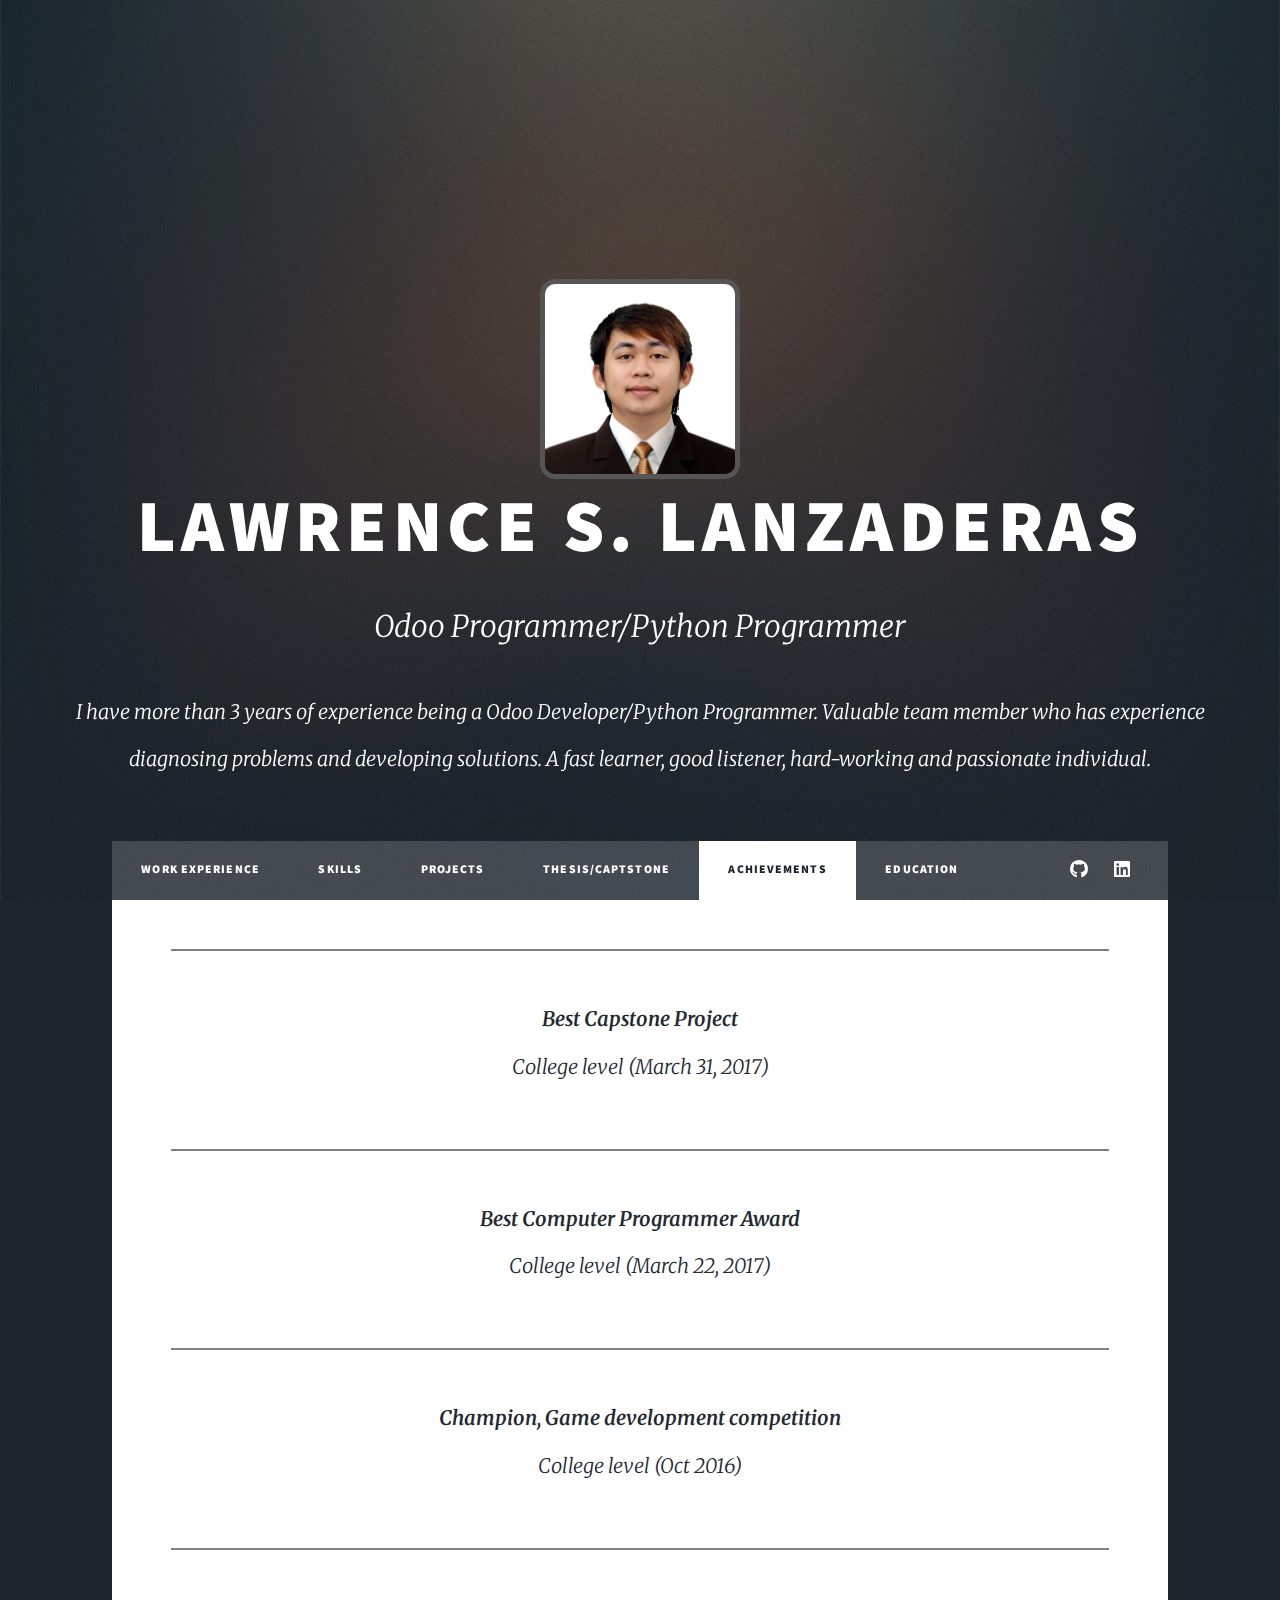
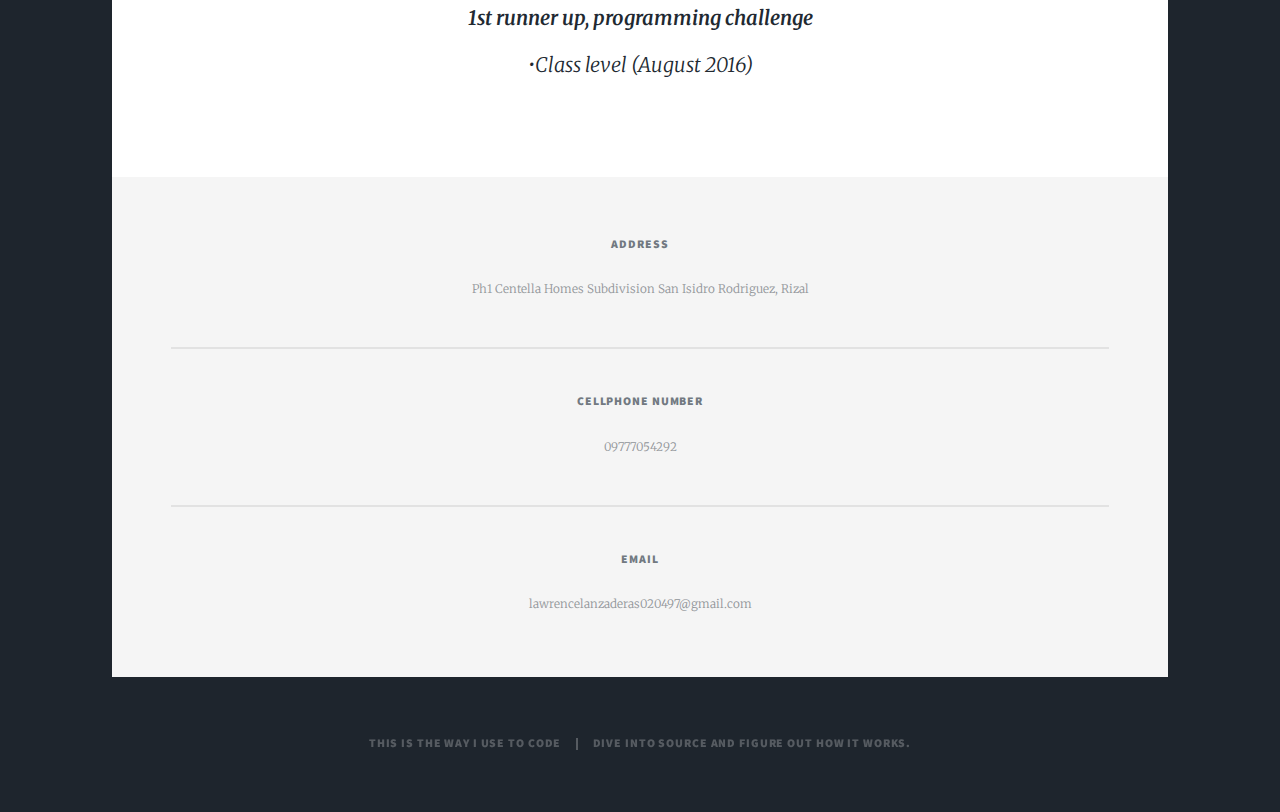
==== achievements.html @ 101d639b "done portfolio" ====
<!DOCTYPE HTML>

<html>
	<head>
		<title>Lawrence S. Lanzaderas Portfolio</title>
		<meta charset="utf-8" />
		<meta name="viewport" content="width=device-width, initial-scale=1, user-scalable=no" />
		<link rel="stylesheet" href="assets/css/main.css" />
		<noscript><link rel="stylesheet" href="assets/css/noscript.css" /></noscript>
	</head>
	<body class="is-preload">

		<!-- Wrapper -->
		<div id="wrapper" class="fade-in">

			<!-- Intro -->
			<div id="intro">
				<div><img src="images/lawrence.jpg" height="200px" width="200px" alt="" style="border-radius: 15px; border: 5px solid #555"/>
				</div>
				<h1>Lawrence S. Lanzaderas</h1>
				<p style="font-size: 30px;">Odoo Programmer/Python Programmer</p>
				<p style="font-size: 20px;">I have more than 3 years of experience being a Odoo Developer/Python Programmer.
					Valuable team member who has experience diagnosing problems and developing solutions. A fast learner, good listener, hard-working and passionate individual.</p>
			</div>

			<!-- Header -->
			<header id="header">
				<div class="logo">Portfolio</div>
			</header>

			<!-- Nav -->
			<nav id="nav">
				<ul class="links">
					<li><a href="index.html">Work Experience</a></li>
					<li><a href="skills.html">Skills</a></li>
					<li><a href="projects.html">Projects</a></li>
					<li><a href="thesis.html">Thesis/Captstone</a></li>
					<li class="active"><a href="achievements.html">Achievements</a></li>
					<li><a href="education.html">Education</a></li>
				</ul>
				<ul class="icons">
					<!-- <li><a href="#" class="icon brands fa-instagram"><span class="label">Instagram</span></a></li> -->
					<li><a href="https://github.com/IAmLawrence" class="icon brands fa-github"><span class="label">GitHub</span></a></li>
					<li><a href="https://www.linkedin.com/in/lawrence-lanzaderas-a5862b151/" class="icon brands fa-linkedin"><span class="label">Twitter</span></a></li>
				</ul>
			</nav>

			<!-- Main -->
			<div id="main">
					<article style="padding-top: 5px;">
						<header class="major">
							<hr style="height:2px;border-width:0;color:gray;background-color:gray">
                            <p style="font-size: 20px;"><b>Best Capstone Project</b>
                                <br/>College level (March 31, 2017)
                            </p>
                        </header>
                        <header class="major">
							<hr style="height:2px;border-width:0;color:gray;background-color:gray">
                            <p style="font-size: 20px;"><b>Best Computer Programmer Award</b>
                                <br/>College level (March 22, 2017)

                            </p>
                        </header>
                        <header class="major">
							<hr style="height:2px;border-width:0;color:gray;background-color:gray">
                            <p style="font-size: 20px;"><b>Champion, Game development competition</b>
                                <br/>College level (Oct 2016)
                            </p>
                        </header>
                        <header class="major">
							<hr style="height:2px;border-width:0;color:gray;background-color:gray">
                            <p style="font-size: 20px;"><b>1st runner up, programming challenge</b>
                                <br/>•Class level (August 2016)

                            </p>
                        </header>
					</article>

			</div>

			<!-- Footer -->
			<footer id="footer">
				<section style="text-align: center;">
					<section>
						<h3>Address</h3>
						<p style="text-align: center;">
							Ph1 Centella Homes Subdivision San Isidro Rodriguez, Rizal
						</p>
					</section>
					<hr/>
					<section>
						<h3>Cellphone Number</h3>
						<p style="text-align: center;">09777054292</p>
					</section>
					<hr/>
					<section>
						<h3>Email</h3>
						<p style="text-align: center;">lawrencelanzaderas020497@gmail.com</p>
					</section>
				</section>
			</footer>

			<!-- Copyright -->
			<div id="copyright">
				<ul><li>This is the way I use to code</li><li>Dive into source and figure out how it works.</li></ul>
			</div>

		</div>

		<!-- Scripts -->
		<script src="assets/js/jquery.min.js"></script>
		<script src="assets/js/jquery.scrollex.min.js"></script>
		<script src="assets/js/jquery.scrolly.min.js"></script>
		<script src="assets/js/browser.min.js"></script>
		<script src="assets/js/breakpoints.min.js"></script>
		<script src="assets/js/util.js"></script>
		<script src="assets/js/main.js"></script>

	</body>
</html>
---- assets/css/main.css ----
@import url(fontawesome-all.min.css);
@import url("https://fonts.googleapis.com/css?family=Merriweather:300,700,300italic,700italic|Source+Sans+Pro:900");

/*
	Massively by HTML5 UP
	html5up.net | @ajlkn
	Free for personal and commercial use under the CCA 3.0 license (html5up.net/license)
*/

html, body, div, span, applet, object,
iframe, h1, h2, h3, h4, h5, h6, p, blockquote,
pre, a, abbr, acronym, address, big, cite,
code, del, dfn, em, img, ins, kbd, q, s, samp,
small, strike, strong, sub, sup, tt, var, b,
u, i, center, dl, dt, dd, ol, ul, li, fieldset,
form, label, legend, table, caption, tbody,
tfoot, thead, tr, th, td, article, aside,
canvas, details, embed, figure, figcaption,
footer, header, hgroup, menu, nav, output, ruby,
section, summary, time, mark, audio, video {
	margin: 0;
	padding: 0;
	border: 0;
	font-size: 100%;
	font: inherit;
	vertical-align: baseline;}

article, aside, details, figcaption, figure,
footer, header, hgroup, menu, nav, section {
	display: block;}

body {
	line-height: 1;
}

ol, ul {
	list-style: none;
}

blockquote, q {
	quotes: none;
}

	blockquote:before, blockquote:after, q:before, q:after {
		content: '';
		content: none;
	}

table {
	border-collapse: collapse;
	border-spacing: 0;
}

body {
	-webkit-text-size-adjust: none;
}

mark {
	background-color: transparent;
	color: inherit;
}

input::-moz-focus-inner {
	border: 0;
	padding: 0;
}

input, select, textarea {
	-moz-appearance: none;
	-webkit-appearance: none;
	-ms-appearance: none;
	appearance: none;
}

/* Basic */

	@-ms-viewport {
		width: device-width;
	}

	body {
		-ms-overflow-style: scrollbar;
	}

	@media screen and (max-width: 480px) {

		html, body {
			min-width: 320px;
		}

	}

	html {
		box-sizing: border-box;
	}

	*, *:before, *:after {
		box-sizing: inherit;
	}

	body {
		background-color: #1e252d;
	}

		body.is-preload *, body.is-preload *:before, body.is-preload *:after {
			-moz-animation: none !important;
			-webkit-animation: none !important;
			-ms-animation: none !important;
			animation: none !important;
			-moz-transition: none !important;
			-webkit-transition: none !important;
			-ms-transition: none !important;
			transition: none !important;
		}

/* Type */

	html {
		font-size: 16pt;
	}

		@media screen and (max-width: 1680px) {

			html {
				font-size: 12pt;
			}

		}

		@media screen and (max-width: 1280px) {

			html {
				font-size: 11pt;
			}

		}

		@media screen and (max-width: 360px) {

			html {
				font-size: 10pt;
			}

		}

	body {
		color: #212931;
	}

	body, input, select, textarea {
		font-family: "Merriweather", Georgia, serif;
		font-weight: 300;
		font-size: 1rem;
		line-height: 2.375;
	}

	a {
		-moz-transition: color 0.2s ease-in-out, background-color 0.2s ease-in-out, border-color 0.2s ease-in-out, box-shadow 0.2s ease-in-out;
		-webkit-transition: color 0.2s ease-in-out, background-color 0.2s ease-in-out, border-color 0.2s ease-in-out, box-shadow 0.2s ease-in-out;
		-ms-transition: color 0.2s ease-in-out, background-color 0.2s ease-in-out, border-color 0.2s ease-in-out, box-shadow 0.2s ease-in-out;
		transition: color 0.2s ease-in-out, background-color 0.2s ease-in-out, border-color 0.2s ease-in-out, box-shadow 0.2s ease-in-out;
		border-bottom: dotted 1px;
		text-decoration: none;
	}

		a:hover {
			border-bottom-color: transparent;
		}

	strong, b {
		font-weight: 600;
	}

	em, i {
		font-style: italic;
	}

	p {
		text-align: justify;
		margin: 0 0 2rem 0;
	}

	h1, h2, h3, h4, h5, h6 {
		font-family: "Source Sans Pro", Helvetica, sans-serif;
		font-weight: 900;
		line-height: 1.5;
		letter-spacing: 0.075em;
		text-transform: uppercase;
		margin: 0 0 1rem 0;
	}

		h1 a, h2 a, h3 a, h4 a, h5 a, h6 a {
			border-bottom: 0;
			color: inherit;
			text-decoration: none;
		}

	h1 {
		font-size: 4rem;
		line-height: 1.1;
		margin: 0 0 2rem 0;
	}

	h2 {
		font-size: 1.75rem;
		line-height: 1.3;
		margin: 0 0 1.5rem 0;
	}

	h3 {
		font-size: 1.25rem;
		margin: 0 0 1.5rem 0;
	}

	h4 {
		font-size: 1rem;
	}

	h5 {
		font-size: 0.9rem;
	}

	h6 {
		font-size: 0.8rem;
	}

	sub {
		font-size: 0.8rem;
		position: relative;
		top: 0.5rem;
	}

	sup {
		font-size: 0.8rem;
		position: relative;
		top: -0.5rem;
	}

	blockquote {
		border-left: solid 4px;
		font-style: italic;
		margin: 0 0 2rem 0;
		padding: 0.5rem 0 0.5rem 2rem;
	}

	code {
		border: solid 2px;
		font-family: "Courier New", monospace;
		font-size: 0.9rem;
		margin: 0 0.25rem;
		padding: 0.25rem 0.65rem;
	}

	pre {
		-webkit-overflow-scrolling: touch;
		font-family: "Courier New", monospace;
		font-size: 0.9rem;
		margin: 0 0 2rem 0;
	}

		pre code {
			display: block;
			line-height: 1.75;
			padding: 1rem 1.5rem;
			overflow-x: auto;
		}

	hr {
		border: 0;
		border-bottom: solid 2px;
		margin: 3rem 0;
	}

		hr.major {
			margin: 5rem 0;
		}

	.align-left {
		text-align: left;
	}

	.align-center {
		text-align: center;
	}

	.align-right {
		text-align: right;
	}

	input, select, textarea {
		color: #212931;
	}

	a {
		color: #212931;
		border-bottom-color: rgba(33, 41, 49, 0.5);
	}

		a:hover {
			border-bottom-color: transparent;
			color: #18bfef !important;
		}

	strong, b {
		color: #212931;
	}

	h1, h2, h3, h4, h5, h6 {
		color: #212931;
	}

	blockquote {
		border-left-color: #eeeeee;
	}

	code {
		background: rgba(220, 220, 220, 0.25);
		border-color: #eeeeee;
	}

	hr {
		border-bottom-color: #eeeeee;
	}

/* Row */

	.row {
		display: flex;
		flex-wrap: wrap;
		box-sizing: border-box;
		align-items: stretch;
	}

		.row > * {
			box-sizing: border-box;
		}

		.row.gtr-uniform > * > :last-child {
			margin-bottom: 0;
		}

		.row.aln-left {
			justify-content: flex-start;
		}

		.row.aln-center {
			justify-content: center;
		}

		.row.aln-right {
			justify-content: flex-end;
		}

		.row.aln-top {
			align-items: flex-start;
		}

		.row.aln-middle {
			align-items: center;
		}

		.row.aln-bottom {
			align-items: flex-end;
		}

		.row > .imp {
			order: -1;
		}

		.row > .col-1 {
			width: 8.33333%;
		}

		.row > .off-1 {
			margin-left: 8.33333%;
		}

		.row > .col-2 {
			width: 16.66667%;
		}

		.row > .off-2 {
			margin-left: 16.66667%;
		}

		.row > .col-3 {
			width: 25%;
		}

		.row > .off-3 {
			margin-left: 25%;
		}

		.row > .col-4 {
			width: 33.33333%;
		}

		.row > .off-4 {
			margin-left: 33.33333%;
		}

		.row > .col-5 {
			width: 41.66667%;
		}

		.row > .off-5 {
			margin-left: 41.66667%;
		}

		.row > .col-6 {
			width: 50%;
		}

		.row > .off-6 {
			margin-left: 50%;
		}

		.row > .col-7 {
			width: 58.33333%;
		}

		.row > .off-7 {
			margin-left: 58.33333%;
		}

		.row > .col-8 {
			width: 66.66667%;
		}

		.row > .off-8 {
			margin-left: 66.66667%;
		}

		.row > .col-9 {
			width: 75%;
		}

		.row > .off-9 {
			margin-left: 75%;
		}

		.row > .col-10 {
			width: 83.33333%;
		}

		.row > .off-10 {
			margin-left: 83.33333%;
		}

		.row > .col-11 {
			width: 91.66667%;
		}

		.row > .off-11 {
			margin-left: 91.66667%;
		}

		.row > .col-12 {
			width: 100%;
		}

		.row > .off-12 {
			margin-left: 100%;
		}

		.row.gtr-0 {
			margin-top: 0;
			margin-left: 0rem;
		}

			.row.gtr-0 > * {
				padding: 0 0 0 0rem;
			}

			.row.gtr-0.gtr-uniform {
				margin-top: 0rem;
			}

				.row.gtr-0.gtr-uniform > * {
					padding-top: 0rem;
				}

		.row.gtr-25 {
			margin-top: 0;
			margin-left: -0.375rem;
		}

			.row.gtr-25 > * {
				padding: 0 0 0 0.375rem;
			}

			.row.gtr-25.gtr-uniform {
				margin-top: -0.375rem;
			}

				.row.gtr-25.gtr-uniform > * {
					padding-top: 0.375rem;
				}

		.row.gtr-50 {
			margin-top: 0;
			margin-left: -0.75rem;
		}

			.row.gtr-50 > * {
				padding: 0 0 0 0.75rem;
			}

			.row.gtr-50.gtr-uniform {
				margin-top: -0.75rem;
			}

				.row.gtr-50.gtr-uniform > * {
					padding-top: 0.75rem;
				}

		.row {
			margin-top: 0;
			margin-left: -1.5rem;
		}

			.row > * {
				padding: 0 0 0 1.5rem;
			}

			.row.gtr-uniform {
				margin-top: -1.5rem;
			}

				.row.gtr-uniform > * {
					padding-top: 1.5rem;
				}

		.row.gtr-150 {
			margin-top: 0;
			margin-left: -2.25rem;
		}

			.row.gtr-150 > * {
				padding: 0 0 0 2.25rem;
			}

			.row.gtr-150.gtr-uniform {
				margin-top: -2.25rem;
			}

				.row.gtr-150.gtr-uniform > * {
					padding-top: 2.25rem;
				}

		.row.gtr-200 {
			margin-top: 0;
			margin-left: -3rem;
		}

			.row.gtr-200 > * {
				padding: 0 0 0 3rem;
			}

			.row.gtr-200.gtr-uniform {
				margin-top: -3rem;
			}

				.row.gtr-200.gtr-uniform > * {
					padding-top: 3rem;
				}

		@media screen and (max-width: 1680px) {

			.row {
				display: flex;
				flex-wrap: wrap;
				box-sizing: border-box;
				align-items: stretch;
			}

				.row > * {
					box-sizing: border-box;
				}

				.row.gtr-uniform > * > :last-child {
					margin-bottom: 0;
				}

				.row.aln-left {
					justify-content: flex-start;
				}

				.row.aln-center {
					justify-content: center;
				}

				.row.aln-right {
					justify-content: flex-end;
				}

				.row.aln-top {
					align-items: flex-start;
				}

				.row.aln-middle {
					align-items: center;
				}

				.row.aln-bottom {
					align-items: flex-end;
				}

				.row > .imp-xlarge {
					order: -1;
				}

				.row > .col-1-xlarge {
					width: 8.33333%;
				}

				.row > .off-1-xlarge {
					margin-left: 8.33333%;
				}

				.row > .col-2-xlarge {
					width: 16.66667%;
				}

				.row > .off-2-xlarge {
					margin-left: 16.66667%;
				}

				.row > .col-3-xlarge {
					width: 25%;
				}

				.row > .off-3-xlarge {
					margin-left: 25%;
				}

				.row > .col-4-xlarge {
					width: 33.33333%;
				}

				.row > .off-4-xlarge {
					margin-left: 33.33333%;
				}

				.row > .col-5-xlarge {
					width: 41.66667%;
				}

				.row > .off-5-xlarge {
					margin-left: 41.66667%;
				}

				.row > .col-6-xlarge {
					width: 50%;
				}

				.row > .off-6-xlarge {
					margin-left: 50%;
				}

				.row > .col-7-xlarge {
					width: 58.33333%;
				}

				.row > .off-7-xlarge {
					margin-left: 58.33333%;
				}

				.row > .col-8-xlarge {
					width: 66.66667%;
				}

				.row > .off-8-xlarge {
					margin-left: 66.66667%;
				}

				.row > .col-9-xlarge {
					width: 75%;
				}

				.row > .off-9-xlarge {
					margin-left: 75%;
				}

				.row > .col-10-xlarge {
					width: 83.33333%;
				}

				.row > .off-10-xlarge {
					margin-left: 83.33333%;
				}

				.row > .col-11-xlarge {
					width: 91.66667%;
				}

				.row > .off-11-xlarge {
					margin-left: 91.66667%;
				}

				.row > .col-12-xlarge {
					width: 100%;
				}

				.row > .off-12-xlarge {
					margin-left: 100%;
				}

				.row.gtr-0 {
					margin-top: 0;
					margin-left: 0rem;
				}

					.row.gtr-0 > * {
						padding: 0 0 0 0rem;
					}

					.row.gtr-0.gtr-uniform {
						margin-top: 0rem;
					}

						.row.gtr-0.gtr-uniform > * {
							padding-top: 0rem;
						}

				.row.gtr-25 {
					margin-top: 0;
					margin-left: -0.375rem;
				}

					.row.gtr-25 > * {
						padding: 0 0 0 0.375rem;
					}

					.row.gtr-25.gtr-uniform {
						margin-top: -0.375rem;
					}

						.row.gtr-25.gtr-uniform > * {
							padding-top: 0.375rem;
						}

				.row.gtr-50 {
					margin-top: 0;
					margin-left: -0.75rem;
				}

					.row.gtr-50 > * {
						padding: 0 0 0 0.75rem;
					}

					.row.gtr-50.gtr-uniform {
						margin-top: -0.75rem;
					}

						.row.gtr-50.gtr-uniform > * {
							padding-top: 0.75rem;
						}

				.row {
					margin-top: 0;
					margin-left: -1.5rem;
				}

					.row > * {
						padding: 0 0 0 1.5rem;
					}

					.row.gtr-uniform {
						margin-top: -1.5rem;
					}

						.row.gtr-uniform > * {
							padding-top: 1.5rem;
						}

				.row.gtr-150 {
					margin-top: 0;
					margin-left: -2.25rem;
				}

					.row.gtr-150 > * {
						padding: 0 0 0 2.25rem;
					}

					.row.gtr-150.gtr-uniform {
						margin-top: -2.25rem;
					}

						.row.gtr-150.gtr-uniform > * {
							padding-top: 2.25rem;
						}

				.row.gtr-200 {
					margin-top: 0;
					margin-left: -3rem;
				}

					.row.gtr-200 > * {
						padding: 0 0 0 3rem;
					}

					.row.gtr-200.gtr-uniform {
						margin-top: -3rem;
					}

						.row.gtr-200.gtr-uniform > * {
							padding-top: 3rem;
						}

		}

		@media screen and (max-width: 1280px) {

			.row {
				display: flex;
				flex-wrap: wrap;
				box-sizing: border-box;
				align-items: stretch;
			}

				.row > * {
					box-sizing: border-box;
				}

				.row.gtr-uniform > * > :last-child {
					margin-bottom: 0;
				}

				.row.aln-left {
					justify-content: flex-start;
				}

				.row.aln-center {
					justify-content: center;
				}

				.row.aln-right {
					justify-content: flex-end;
				}

				.row.aln-top {
					align-items: flex-start;
				}

				.row.aln-middle {
					align-items: center;
				}

				.row.aln-bottom {
					align-items: flex-end;
				}

				.row > .imp-large {
					order: -1;
				}

				.row > .col-1-large {
					width: 8.33333%;
				}

				.row > .off-1-large {
					margin-left: 8.33333%;
				}

				.row > .col-2-large {
					width: 16.66667%;
				}

				.row > .off-2-large {
					margin-left: 16.66667%;
				}

				.row > .col-3-large {
					width: 25%;
				}

				.row > .off-3-large {
					margin-left: 25%;
				}

				.row > .col-4-large {
					width: 33.33333%;
				}

				.row > .off-4-large {
					margin-left: 33.33333%;
				}

				.row > .col-5-large {
					width: 41.66667%;
				}

				.row > .off-5-large {
					margin-left: 41.66667%;
				}

				.row > .col-6-large {
					width: 50%;
				}

				.row > .off-6-large {
					margin-left: 50%;
				}

				.row > .col-7-large {
					width: 58.33333%;
				}

				.row > .off-7-large {
					margin-left: 58.33333%;
				}

				.row > .col-8-large {
					width: 66.66667%;
				}

				.row > .off-8-large {
					margin-left: 66.66667%;
				}

				.row > .col-9-large {
					width: 75%;
				}

				.row > .off-9-large {
					margin-left: 75%;
				}

				.row > .col-10-large {
					width: 83.33333%;
				}

				.row > .off-10-large {
					margin-left: 83.33333%;
				}

				.row > .col-11-large {
					width: 91.66667%;
				}

				.row > .off-11-large {
					margin-left: 91.66667%;
				}

				.row > .col-12-large {
					width: 100%;
				}

				.row > .off-12-large {
					margin-left: 100%;
				}

				.row.gtr-0 {
					margin-top: 0;
					margin-left: 0rem;
				}

					.row.gtr-0 > * {
						padding: 0 0 0 0rem;
					}

					.row.gtr-0.gtr-uniform {
						margin-top: 0rem;
					}

						.row.gtr-0.gtr-uniform > * {
							padding-top: 0rem;
						}

				.row.gtr-25 {
					margin-top: 0;
					margin-left: -0.375rem;
				}

					.row.gtr-25 > * {
						padding: 0 0 0 0.375rem;
					}

					.row.gtr-25.gtr-uniform {
						margin-top: -0.375rem;
					}

						.row.gtr-25.gtr-uniform > * {
							padding-top: 0.375rem;
						}

				.row.gtr-50 {
					margin-top: 0;
					margin-left: -0.75rem;
				}

					.row.gtr-50 > * {
						padding: 0 0 0 0.75rem;
					}

					.row.gtr-50.gtr-uniform {
						margin-top: -0.75rem;
					}

						.row.gtr-50.gtr-uniform > * {
							padding-top: 0.75rem;
						}

				.row {
					margin-top: 0;
					margin-left: -1.5rem;
				}

					.row > * {
						padding: 0 0 0 1.5rem;
					}

					.row.gtr-uniform {
						margin-top: -1.5rem;
					}

						.row.gtr-uniform > * {
							padding-top: 1.5rem;
						}

				.row.gtr-150 {
					margin-top: 0;
					margin-left: -2.25rem;
				}

					.row.gtr-150 > * {
						padding: 0 0 0 2.25rem;
					}

					.row.gtr-150.gtr-uniform {
						margin-top: -2.25rem;
					}

						.row.gtr-150.gtr-uniform > * {
							padding-top: 2.25rem;
						}

				.row.gtr-200 {
					margin-top: 0;
					margin-left: -3rem;
				}

					.row.gtr-200 > * {
						padding: 0 0 0 3rem;
					}

					.row.gtr-200.gtr-uniform {
						margin-top: -3rem;
					}

						.row.gtr-200.gtr-uniform > * {
							padding-top: 3rem;
						}

		}

		@media screen and (max-width: 980px) {

			.row {
				display: flex;
				flex-wrap: wrap;
				box-sizing: border-box;
				align-items: stretch;
			}

				.row > * {
					box-sizing: border-box;
				}

				.row.gtr-uniform > * > :last-child {
					margin-bottom: 0;
				}

				.row.aln-left {
					justify-content: flex-start;
				}

				.row.aln-center {
					justify-content: center;
				}

				.row.aln-right {
					justify-content: flex-end;
				}

				.row.aln-top {
					align-items: flex-start;
				}

				.row.aln-middle {
					align-items: center;
				}

				.row.aln-bottom {
					align-items: flex-end;
				}

				.row > .imp-medium {
					order: -1;
				}

				.row > .col-1-medium {
					width: 8.33333%;
				}

				.row > .off-1-medium {
					margin-left: 8.33333%;
				}

				.row > .col-2-medium {
					width: 16.66667%;
				}

				.row > .off-2-medium {
					margin-left: 16.66667%;
				}

				.row > .col-3-medium {
					width: 25%;
				}

				.row > .off-3-medium {
					margin-left: 25%;
				}

				.row > .col-4-medium {
					width: 33.33333%;
				}

				.row > .off-4-medium {
					margin-left: 33.33333%;
				}

				.row > .col-5-medium {
					width: 41.66667%;
				}

				.row > .off-5-medium {
					margin-left: 41.66667%;
				}

				.row > .col-6-medium {
					width: 50%;
				}

				.row > .off-6-medium {
					margin-left: 50%;
				}

				.row > .col-7-medium {
					width: 58.33333%;
				}

				.row > .off-7-medium {
					margin-left: 58.33333%;
				}

				.row > .col-8-medium {
					width: 66.66667%;
				}

				.row > .off-8-medium {
					margin-left: 66.66667%;
				}

				.row > .col-9-medium {
					width: 75%;
				}

				.row > .off-9-medium {
					margin-left: 75%;
				}

				.row > .col-10-medium {
					width: 83.33333%;
				}

				.row > .off-10-medium {
					margin-left: 83.33333%;
				}

				.row > .col-11-medium {
					width: 91.66667%;
				}

				.row > .off-11-medium {
					margin-left: 91.66667%;
				}

				.row > .col-12-medium {
					width: 100%;
				}

				.row > .off-12-medium {
					margin-left: 100%;
				}

				.row.gtr-0 {
					margin-top: 0;
					margin-left: 0rem;
				}

					.row.gtr-0 > * {
						padding: 0 0 0 0rem;
					}

					.row.gtr-0.gtr-uniform {
						margin-top: 0rem;
					}

						.row.gtr-0.gtr-uniform > * {
							padding-top: 0rem;
						}

				.row.gtr-25 {
					margin-top: 0;
					margin-left: -0.375rem;
				}

					.row.gtr-25 > * {
						padding: 0 0 0 0.375rem;
					}

					.row.gtr-25.gtr-uniform {
						margin-top: -0.375rem;
					}

						.row.gtr-25.gtr-uniform > * {
							padding-top: 0.375rem;
						}

				.row.gtr-50 {
					margin-top: 0;
					margin-left: -0.75rem;
				}

					.row.gtr-50 > * {
						padding: 0 0 0 0.75rem;
					}

					.row.gtr-50.gtr-uniform {
						margin-top: -0.75rem;
					}

						.row.gtr-50.gtr-uniform > * {
							padding-top: 0.75rem;
						}

				.row {
					margin-top: 0;
					margin-left: -1.5rem;
				}

					.row > * {
						padding: 0 0 0 1.5rem;
					}

					.row.gtr-uniform {
						margin-top: -1.5rem;
					}

						.row.gtr-uniform > * {
							padding-top: 1.5rem;
						}

				.row.gtr-150 {
					margin-top: 0;
					margin-left: -2.25rem;
				}

					.row.gtr-150 > * {
						padding: 0 0 0 2.25rem;
					}

					.row.gtr-150.gtr-uniform {
						margin-top: -2.25rem;
					}

						.row.gtr-150.gtr-uniform > * {
							padding-top: 2.25rem;
						}

				.row.gtr-200 {
					margin-top: 0;
					margin-left: -3rem;
				}

					.row.gtr-200 > * {
						padding: 0 0 0 3rem;
					}

					.row.gtr-200.gtr-uniform {
						margin-top: -3rem;
					}

						.row.gtr-200.gtr-uniform > * {
							padding-top: 3rem;
						}

		}

		@media screen and (max-width: 736px) {

			.row {
				display: flex;
				flex-wrap: wrap;
				box-sizing: border-box;
				align-items: stretch;
			}

				.row > * {
					box-sizing: border-box;
				}

				.row.gtr-uniform > * > :last-child {
					margin-bottom: 0;
				}

				.row.aln-left {
					justify-content: flex-start;
				}

				.row.aln-center {
					justify-content: center;
				}

				.row.aln-right {
					justify-content: flex-end;
				}

				.row.aln-top {
					align-items: flex-start;
				}

				.row.aln-middle {
					align-items: center;
				}

				.row.aln-bottom {
					align-items: flex-end;
				}

				.row > .imp-small {
					order: -1;
				}

				.row > .col-1-small {
					width: 8.33333%;
				}

				.row > .off-1-small {
					margin-left: 8.33333%;
				}

				.row > .col-2-small {
					width: 16.66667%;
				}

				.row > .off-2-small {
					margin-left: 16.66667%;
				}

				.row > .col-3-small {
					width: 25%;
				}

				.row > .off-3-small {
					margin-left: 25%;
				}

				.row > .col-4-small {
					width: 33.33333%;
				}

				.row > .off-4-small {
					margin-left: 33.33333%;
				}

				.row > .col-5-small {
					width: 41.66667%;
				}

				.row > .off-5-small {
					margin-left: 41.66667%;
				}

				.row > .col-6-small {
					width: 50%;
				}

				.row > .off-6-small {
					margin-left: 50%;
				}

				.row > .col-7-small {
					width: 58.33333%;
				}

				.row > .off-7-small {
					margin-left: 58.33333%;
				}

				.row > .col-8-small {
					width: 66.66667%;
				}

				.row > .off-8-small {
					margin-left: 66.66667%;
				}

				.row > .col-9-small {
					width: 75%;
				}

				.row > .off-9-small {
					margin-left: 75%;
				}

				.row > .col-10-small {
					width: 83.33333%;
				}

				.row > .off-10-small {
					margin-left: 83.33333%;
				}

				.row > .col-11-small {
					width: 91.66667%;
				}

				.row > .off-11-small {
					margin-left: 91.66667%;
				}

				.row > .col-12-small {
					width: 100%;
				}

				.row > .off-12-small {
					margin-left: 100%;
				}

				.row.gtr-0 {
					margin-top: 0;
					margin-left: 0rem;
				}

					.row.gtr-0 > * {
						padding: 0 0 0 0rem;
					}

					.row.gtr-0.gtr-uniform {
						margin-top: 0rem;
					}

						.row.gtr-0.gtr-uniform > * {
							padding-top: 0rem;
						}

				.row.gtr-25 {
					margin-top: 0;
					margin-left: -0.375rem;
				}

					.row.gtr-25 > * {
						padding: 0 0 0 0.375rem;
					}

					.row.gtr-25.gtr-uniform {
						margin-top: -0.375rem;
					}

						.row.gtr-25.gtr-uniform > * {
							padding-top: 0.375rem;
						}

				.row.gtr-50 {
					margin-top: 0;
					margin-left: -0.75rem;
				}

					.row.gtr-50 > * {
						padding: 0 0 0 0.75rem;
					}

					.row.gtr-50.gtr-uniform {
						margin-top: -0.75rem;
					}

						.row.gtr-50.gtr-uniform > * {
							padding-top: 0.75rem;
						}

				.row {
					margin-top: 0;
					margin-left: -1.5rem;
				}

					.row > * {
						padding: 0 0 0 1.5rem;
					}

					.row.gtr-uniform {
						margin-top: -1.5rem;
					}

						.row.gtr-uniform > * {
							padding-top: 1.5rem;
						}

				.row.gtr-150 {
					margin-top: 0;
					margin-left: -2.25rem;
				}

					.row.gtr-150 > * {
						padding: 0 0 0 2.25rem;
					}

					.row.gtr-150.gtr-uniform {
						margin-top: -2.25rem;
					}

						.row.gtr-150.gtr-uniform > * {
							padding-top: 2.25rem;
						}

				.row.gtr-200 {
					margin-top: 0;
					margin-left: -3rem;
				}

					.row.gtr-200 > * {
						padding: 0 0 0 3rem;
					}

					.row.gtr-200.gtr-uniform {
						margin-top: -3rem;
					}

						.row.gtr-200.gtr-uniform > * {
							padding-top: 3rem;
						}

		}

		@media screen and (max-width: 480px) {

			.row {
				display: flex;
				flex-wrap: wrap;
				box-sizing: border-box;
				align-items: stretch;
			}

				.row > * {
					box-sizing: border-box;
				}

				.row.gtr-uniform > * > :last-child {
					margin-bottom: 0;
				}

				.row.aln-left {
					justify-content: flex-start;
				}

				.row.aln-center {
					justify-content: center;
				}

				.row.aln-right {
					justify-content: flex-end;
				}

				.row.aln-top {
					align-items: flex-start;
				}

				.row.aln-middle {
					align-items: center;
				}

				.row.aln-bottom {
					align-items: flex-end;
				}

				.row > .imp-xsmall {
					order: -1;
				}

				.row > .col-1-xsmall {
					width: 8.33333%;
				}

				.row > .off-1-xsmall {
					margin-left: 8.33333%;
				}

				.row > .col-2-xsmall {
					width: 16.66667%;
				}

				.row > .off-2-xsmall {
					margin-left: 16.66667%;
				}

				.row > .col-3-xsmall {
					width: 25%;
				}

				.row > .off-3-xsmall {
					margin-left: 25%;
				}

				.row > .col-4-xsmall {
					width: 33.33333%;
				}

				.row > .off-4-xsmall {
					margin-left: 33.33333%;
				}

				.row > .col-5-xsmall {
					width: 41.66667%;
				}

				.row > .off-5-xsmall {
					margin-left: 41.66667%;
				}

				.row > .col-6-xsmall {
					width: 50%;
				}

				.row > .off-6-xsmall {
					margin-left: 50%;
				}

				.row > .col-7-xsmall {
					width: 58.33333%;
				}

				.row > .off-7-xsmall {
					margin-left: 58.33333%;
				}

				.row > .col-8-xsmall {
					width: 66.66667%;
				}

				.row > .off-8-xsmall {
					margin-left: 66.66667%;
				}

				.row > .col-9-xsmall {
					width: 75%;
				}

				.row > .off-9-xsmall {
					margin-left: 75%;
				}

				.row > .col-10-xsmall {
					width: 83.33333%;
				}

				.row > .off-10-xsmall {
					margin-left: 83.33333%;
				}

				.row > .col-11-xsmall {
					width: 91.66667%;
				}

				.row > .off-11-xsmall {
					margin-left: 91.66667%;
				}

				.row > .col-12-xsmall {
					width: 100%;
				}

				.row > .off-12-xsmall {
					margin-left: 100%;
				}

				.row.gtr-0 {
					margin-top: 0;
					margin-left: 0rem;
				}

					.row.gtr-0 > * {
						padding: 0 0 0 0rem;
					}

					.row.gtr-0.gtr-uniform {
						margin-top: 0rem;
					}

						.row.gtr-0.gtr-uniform > * {
							padding-top: 0rem;
						}

				.row.gtr-25 {
					margin-top: 0;
					margin-left: -0.375rem;
				}

					.row.gtr-25 > * {
						padding: 0 0 0 0.375rem;
					}

					.row.gtr-25.gtr-uniform {
						margin-top: -0.375rem;
					}

						.row.gtr-25.gtr-uniform > * {
							padding-top: 0.375rem;
						}

				.row.gtr-50 {
					margin-top: 0;
					margin-left: -0.75rem;
				}

					.row.gtr-50 > * {
						padding: 0 0 0 0.75rem;
					}

					.row.gtr-50.gtr-uniform {
						margin-top: -0.75rem;
					}

						.row.gtr-50.gtr-uniform > * {
							padding-top: 0.75rem;
						}

				.row {
					margin-top: 0;
					margin-left: -1.5rem;
				}

					.row > * {
						padding: 0 0 0 1.5rem;
					}

					.row.gtr-uniform {
						margin-top: -1.5rem;
					}

						.row.gtr-uniform > * {
							padding-top: 1.5rem;
						}

				.row.gtr-150 {
					margin-top: 0;
					margin-left: -2.25rem;
				}

					.row.gtr-150 > * {
						padding: 0 0 0 2.25rem;
					}

					.row.gtr-150.gtr-uniform {
						margin-top: -2.25rem;
					}

						.row.gtr-150.gtr-uniform > * {
							padding-top: 2.25rem;
						}

				.row.gtr-200 {
					margin-top: 0;
					margin-left: -3rem;
				}

					.row.gtr-200 > * {
						padding: 0 0 0 3rem;
					}

					.row.gtr-200.gtr-uniform {
						margin-top: -3rem;
					}

						.row.gtr-200.gtr-uniform > * {
							padding-top: 3rem;
						}

		}

		@media screen and (max-width: 360px) {

			.row {
				display: flex;
				flex-wrap: wrap;
				box-sizing: border-box;
				align-items: stretch;
			}

				.row > * {
					box-sizing: border-box;
				}

				.row.gtr-uniform > * > :last-child {
					margin-bottom: 0;
				}

				.row.aln-left {
					justify-content: flex-start;
				}

				.row.aln-center {
					justify-content: center;
				}

				.row.aln-right {
					justify-content: flex-end;
				}

				.row.aln-top {
					align-items: flex-start;
				}

				.row.aln-middle {
					align-items: center;
				}

				.row.aln-bottom {
					align-items: flex-end;
				}

				.row > .imp-xxsmall {
					order: -1;
				}

				.row > .col-1-xxsmall {
					width: 8.33333%;
				}

				.row > .off-1-xxsmall {
					margin-left: 8.33333%;
				}

				.row > .col-2-xxsmall {
					width: 16.66667%;
				}

				.row > .off-2-xxsmall {
					margin-left: 16.66667%;
				}

				.row > .col-3-xxsmall {
					width: 25%;
				}

				.row > .off-3-xxsmall {
					margin-left: 25%;
				}

				.row > .col-4-xxsmall {
					width: 33.33333%;
				}

				.row > .off-4-xxsmall {
					margin-left: 33.33333%;
				}

				.row > .col-5-xxsmall {
					width: 41.66667%;
				}

				.row > .off-5-xxsmall {
					margin-left: 41.66667%;
				}

				.row > .col-6-xxsmall {
					width: 50%;
				}

				.row > .off-6-xxsmall {
					margin-left: 50%;
				}

				.row > .col-7-xxsmall {
					width: 58.33333%;
				}

				.row > .off-7-xxsmall {
					margin-left: 58.33333%;
				}

				.row > .col-8-xxsmall {
					width: 66.66667%;
				}

				.row > .off-8-xxsmall {
					margin-left: 66.66667%;
				}

				.row > .col-9-xxsmall {
					width: 75%;
				}

				.row > .off-9-xxsmall {
					margin-left: 75%;
				}

				.row > .col-10-xxsmall {
					width: 83.33333%;
				}

				.row > .off-10-xxsmall {
					margin-left: 83.33333%;
				}

				.row > .col-11-xxsmall {
					width: 91.66667%;
				}

				.row > .off-11-xxsmall {
					margin-left: 91.66667%;
				}

				.row > .col-12-xxsmall {
					width: 100%;
				}

				.row > .off-12-xxsmall {
					margin-left: 100%;
				}

				.row.gtr-0 {
					margin-top: 0;
					margin-left: 0rem;
				}

					.row.gtr-0 > * {
						padding: 0 0 0 0rem;
					}

					.row.gtr-0.gtr-uniform {
						margin-top: 0rem;
					}

						.row.gtr-0.gtr-uniform > * {
							padding-top: 0rem;
						}

				.row.gtr-25 {
					margin-top: 0;
					margin-left: -0.375rem;
				}

					.row.gtr-25 > * {
						padding: 0 0 0 0.375rem;
					}

					.row.gtr-25.gtr-uniform {
						margin-top: -0.375rem;
					}

						.row.gtr-25.gtr-uniform > * {
							padding-top: 0.375rem;
						}

				.row.gtr-50 {
					margin-top: 0;
					margin-left: -0.75rem;
				}

					.row.gtr-50 > * {
						padding: 0 0 0 0.75rem;
					}

					.row.gtr-50.gtr-uniform {
						margin-top: -0.75rem;
					}

						.row.gtr-50.gtr-uniform > * {
							padding-top: 0.75rem;
						}

				.row {
					margin-top: 0;
					margin-left: -1.5rem;
				}

					.row > * {
						padding: 0 0 0 1.5rem;
					}

					.row.gtr-uniform {
						margin-top: -1.5rem;
					}

						.row.gtr-uniform > * {
							padding-top: 1.5rem;
						}

				.row.gtr-150 {
					margin-top: 0;
					margin-left: -2.25rem;
				}

					.row.gtr-150 > * {
						padding: 0 0 0 2.25rem;
					}

					.row.gtr-150.gtr-uniform {
						margin-top: -2.25rem;
					}

						.row.gtr-150.gtr-uniform > * {
							padding-top: 2.25rem;
						}

				.row.gtr-200 {
					margin-top: 0;
					margin-left: -3rem;
				}

					.row.gtr-200 > * {
						padding: 0 0 0 3rem;
					}

					.row.gtr-200.gtr-uniform {
						margin-top: -3rem;
					}

						.row.gtr-200.gtr-uniform > * {
							padding-top: 3rem;
						}

		}

/* Box */

	.box {
		border: solid 2px;
		margin-bottom: 2rem;
		padding: 1.5rem;
	}

		.box > :last-child,
		.box > :last-child > :last-child,
		.box > :last-child > :last-child > :last-child {
			margin-bottom: 0;
		}

		.box.alt {
			border: 0;
			border-radius: 0;
			padding: 0;
		}

	.box {
		border-color: #eeeeee;
	}

/* Button */

	input[type="submit"],
	input[type="reset"],
	input[type="button"],
	button,
	.button {
		-moz-appearance: none;
		-webkit-appearance: none;
		-ms-appearance: none;
		appearance: none;
		-moz-transition: background-color 0.2s ease-in-out, box-shadow 0.2s ease-in-out, color 0.2s ease-in-out;
		-webkit-transition: background-color 0.2s ease-in-out, box-shadow 0.2s ease-in-out, color 0.2s ease-in-out;
		-ms-transition: background-color 0.2s ease-in-out, box-shadow 0.2s ease-in-out, color 0.2s ease-in-out;
		transition: background-color 0.2s ease-in-out, box-shadow 0.2s ease-in-out, color 0.2s ease-in-out;
		border: 0;
		border-radius: 0;
		cursor: pointer;
		display: inline-block;
		font-family: "Source Sans Pro", Helvetica, sans-serif;
		font-size: 0.8rem;
		font-weight: 900;
		letter-spacing: 0.075em;
		height: 3rem;
		line-height: 3rem;
		padding: 0 2rem;
		text-align: center;
		text-decoration: none;
		text-transform: uppercase;
		white-space: nowrap;
	}

		input[type="submit"].icon:before,
		input[type="reset"].icon:before,
		input[type="button"].icon:before,
		button.icon:before,
		.button.icon:before {
			margin-right: 0.5rem;
		}

		input[type="submit"].icon.solo,
		input[type="reset"].icon.solo,
		input[type="button"].icon.solo,
		button.icon.solo,
		.button.icon.solo {
			position: relative;
			width: 4rem;
			height: 4rem;
			line-height: 4rem;
			border-radius: 4rem;
			text-indent: 4rem;
			overflow: hidden;
			padding: 0;
			white-space: nowrap;
		}

			input[type="submit"].icon.solo:before,
			input[type="reset"].icon.solo:before,
			input[type="button"].icon.solo:before,
			button.icon.solo:before,
			.button.icon.solo:before {
				position: absolute;
				display: block;
				top: 0;
				left: 0;
				width: inherit;
				height: inherit;
				line-height: inherit;
				font-size: 1.25rem;
				margin-right: 0;
				text-align: center;
				text-indent: 0;
			}

		input[type="submit"].fit,
		input[type="reset"].fit,
		input[type="button"].fit,
		button.fit,
		.button.fit {
			width: 100%;
		}

		input[type="submit"].small,
		input[type="reset"].small,
		input[type="button"].small,
		button.small,
		.button.small {
			font-size: 0.7rem;
			height: 2.5rem;
			line-height: 2.5rem;
			padding: 0 1.5rem;
		}

		input[type="submit"].large,
		input[type="reset"].large,
		input[type="button"].large,
		button.large,
		.button.large {
			font-size: 0.9rem;
			height: 3.5rem;
			line-height: 3.5rem;
			padding: 0 2.75rem;
		}

		@media screen and (max-width: 980px) {

			input[type="submit"],
			input[type="reset"],
			input[type="button"],
			button,
			.button {
				font-size: 0.9rem;
				height: 3.25rem;
				line-height: 3.25rem;
			}

				input[type="submit"].large,
				input[type="reset"].large,
				input[type="button"].large,
				button.large,
				.button.large {
					font-size: 1rem;
					height: 3.75rem;
					line-height: 3.75rem;
				}

		}

		input[type="submit"].disabled, input[type="submit"]:disabled,
		input[type="reset"].disabled,
		input[type="reset"]:disabled,
		input[type="button"].disabled,
		input[type="button"]:disabled,
		button.disabled,
		button:disabled,
		.button.disabled,
		.button:disabled {
			pointer-events: none;
			opacity: 0.25;
		}

	input[type="submit"],
	input[type="reset"],
	input[type="button"],
	button,
	.button {
		background-color: transparent;
		box-shadow: inset 0 0 0 2px #212931;
		color: #212931 !important;
	}

		input[type="submit"]:hover,
		input[type="reset"]:hover,
		input[type="button"]:hover,
		button:hover,
		.button:hover {
			box-shadow: inset 0 0 0 2px #18bfef;
			color: #18bfef !important;
		}

		input[type="submit"].primary,
		input[type="reset"].primary,
		input[type="button"].primary,
		button.primary,
		.button.primary {
			background-color: #212931;
			box-shadow: none;
			color: #ffffff !important;
		}

			input[type="submit"].primary:hover,
			input[type="reset"].primary:hover,
			input[type="button"].primary:hover,
			button.primary:hover,
			.button.primary:hover {
				background-color: #18bfef;
			}

/* Form */

	form {
		margin: 0 0 2rem 0;
	}

		form > :last-child {
			margin-bottom: 0;
		}

		form > .fields {
			display: -moz-flex;
			display: -webkit-flex;
			display: -ms-flex;
			display: flex;
			-moz-flex-wrap: wrap;
			-webkit-flex-wrap: wrap;
			-ms-flex-wrap: wrap;
			flex-wrap: wrap;
			width: calc(100% + 3rem);
			margin: -1.5rem 0 2rem -1.5rem;
		}

			form > .fields > .field {
				-moz-flex-grow: 0;
				-webkit-flex-grow: 0;
				-ms-flex-grow: 0;
				flex-grow: 0;
				-moz-flex-shrink: 0;
				-webkit-flex-shrink: 0;
				-ms-flex-shrink: 0;
				flex-shrink: 0;
				padding: 1.5rem 0 0 1.5rem;
				width: calc(100% - 1.5rem);
			}

				form > .fields > .field.half {
					width: calc(50% - 0.75rem);
				}

				form > .fields > .field.third {
					width: calc(100%/3 - 0.5rem);
				}

				form > .fields > .field.quarter {
					width: calc(25% - 0.375rem);
				}

		@media screen and (max-width: 480px) {

			form > .fields {
				width: calc(100% + 3rem);
				margin: -1.5rem 0 2rem -1.5rem;
			}

				form > .fields > .field {
					padding: 1.5rem 0 0 1.5rem;
					width: calc(100% - 1.5rem);
				}

					form > .fields > .field.half {
						width: calc(100% - 1.5rem);
					}

					form > .fields > .field.third {
						width: calc(100% - 1.5rem);
					}

					form > .fields > .field.quarter {
						width: calc(100% - 1.5rem);
					}

		}

	label {
		display: block;
		font-family: "Source Sans Pro", Helvetica, sans-serif;
		font-weight: 900;
		line-height: 1.5;
		letter-spacing: 0.075em;
		font-size: 0.8rem;
		text-transform: uppercase;
		margin: 0 0 0.75rem 0;
	}

		@media screen and (max-width: 980px) {

			label {
				font-size: 0.9rem;
			}

		}

	input[type="text"],
	input[type="password"],
	input[type="email"],
	select,
	textarea {
		-moz-appearance: none;
		-webkit-appearance: none;
		-ms-appearance: none;
		appearance: none;
		background: transparent;
		border-radius: 0;
		border: solid 2px;
		color: inherit;
		display: block;
		outline: 0;
		padding: 0 1rem;
		text-decoration: none;
		width: 100%;
	}

		input[type="text"]:invalid,
		input[type="password"]:invalid,
		input[type="email"]:invalid,
		select:invalid,
		textarea:invalid {
			box-shadow: none;
		}

	select {
		background-size: 1.25rem;
		background-repeat: no-repeat;
		background-position: calc(100% - 1rem) center;
		height: 3rem;
		padding-right: 3rem;
		text-overflow: ellipsis;
	}

		select:focus::-ms-value {
			background-color: transparent;
		}

		select::-ms-expand {
			display: none;
		}

	input[type="text"],
	input[type="password"],
	input[type="email"],
	select {
		height: 3rem;
	}

	textarea {
		padding: 0.75rem 1rem;
	}

	input[type="checkbox"],
	input[type="radio"] {
		-moz-appearance: none;
		-webkit-appearance: none;
		-ms-appearance: none;
		appearance: none;
		display: block;
		float: left;
		margin-right: -2rem;
		opacity: 0;
		width: 1rem;
		z-index: -1;
	}

		input[type="checkbox"] + label,
		input[type="radio"] + label {
			text-decoration: none;
			cursor: pointer;
			display: inline-block;
			font-size: 1rem;
			letter-spacing: 0;
			font-family: "Merriweather", Georgia, serif;
			text-transform: none;
			font-weight: 300;
			padding-left: 2.8rem;
			padding-right: 1rem;
			position: relative;
		}

			input[type="checkbox"] + label:before,
			input[type="radio"] + label:before {
				-moz-osx-font-smoothing: grayscale;
				-webkit-font-smoothing: antialiased;
				display: inline-block;
				font-style: normal;
				font-variant: normal;
				text-rendering: auto;
				line-height: 1;
				text-transform: none !important;
				font-family: 'Font Awesome 5 Free';
				font-weight: 900;
			}

			input[type="checkbox"] + label:before,
			input[type="radio"] + label:before {
				border-radius: 0;
				border: solid 2px;
				content: '';
				display: inline-block;
				font-size: 0.8rem;
				height: 1.8rem;
				left: 0;
				line-height: 1.65rem;
				position: absolute;
				text-align: center;
				top: -0.125rem;
				width: 1.8rem;
			}

		input[type="checkbox"]:checked + label:before,
		input[type="radio"]:checked + label:before {
			content: '\f00c';
		}

	input[type="checkbox"] + label:before {
		border-radius: 0;
	}

	input[type="radio"] + label:before {
		border-radius: 100%;
	}

	::-webkit-input-placeholder {
		opacity: 1.0;
	}

	:-moz-placeholder {
		opacity: 1.0;
	}

	::-moz-placeholder {
		opacity: 1.0;
	}

	:-ms-input-placeholder {
		opacity: 1.0;
	}

	label {
		color: #212931;
	}

	input[type="text"],
	input[type="password"],
	input[type="email"],
	select,
	textarea {
		border-color: #eeeeee;
	}

		input[type="text"]:focus,
		input[type="password"]:focus,
		input[type="email"]:focus,
		select:focus,
		textarea:focus {
			border-color: #18bfef;
		}

	select {
		background-image: url("data:image/svg+xml;charset=utf8,%3Csvg xmlns='http://www.w3.org/2000/svg' width='40' height='40' preserveAspectRatio='none' viewBox='0 0 40 40'%3E%3Cpath d='M9.4,12.3l10.4,10.4l10.4-10.4c0.2-0.2,0.5-0.4,0.9-0.4c0.3,0,0.6,0.1,0.9,0.4l3.3,3.3c0.2,0.2,0.4,0.5,0.4,0.9 c0,0.4-0.1,0.6-0.4,0.9L20.7,31.9c-0.2,0.2-0.5,0.4-0.9,0.4c-0.3,0-0.6-0.1-0.9-0.4L4.3,17.3c-0.2-0.2-0.4-0.5-0.4-0.9 c0-0.4,0.1-0.6,0.4-0.9l3.3-3.3c0.2-0.2,0.5-0.4,0.9-0.4S9.1,12.1,9.4,12.3z' fill='%23eeeeee' /%3E%3C/svg%3E");
	}

		select option {
			background-color: #ffffff;
			color: #212931;
		}

	.select-wrapper:before {
		color: #eeeeee;
	}

	input[type="checkbox"] + label,
	input[type="radio"] + label {
		color: #212931;
	}

		input[type="checkbox"] + label:before,
		input[type="radio"] + label:before {
			border-color: #eeeeee;
		}

	input[type="checkbox"]:checked + label:before,
	input[type="radio"]:checked + label:before {
		background-color: #212931;
		border-color: #212931;
		color: #ffffff;
	}

	input[type="checkbox"]:focus + label:before,
	input[type="radio"]:focus + label:before {
		border-color: #18bfef;
	}

	::-webkit-input-placeholder {
		color: #909498 !important;
	}

	:-moz-placeholder {
		color: #909498 !important;
	}

	::-moz-placeholder {
		color: #909498 !important;
	}

	:-ms-input-placeholder {
		color: #909498 !important;
	}

	.formerize-placeholder {
		color: #909498 !important;
	}

/* Icon */

	.icon {
		text-decoration: none;
		border-bottom: none;
		position: relative;
	}

		.icon:before {
			-moz-osx-font-smoothing: grayscale;
			-webkit-font-smoothing: antialiased;
			display: inline-block;
			font-style: normal;
			font-variant: normal;
			text-rendering: auto;
			line-height: 1;
			text-transform: none !important;
			font-family: 'Font Awesome 5 Free';
			font-weight: 400;
		}

		.icon > .label {
			display: none;
		}

		.icon:before {
			line-height: inherit;
		}

		.icon.solid:before {
			font-weight: 900;
		}

		.icon.brands:before {
			font-family: 'Font Awesome 5 Brands';
		}

/* Image */

	.image {
		border: 0;
		display: inline-block;
		position: relative;
	}

		.image img {
			display: block;
		}

		.image.left, .image.right {
			max-width: 40%;
		}

			.image.left img, .image.right img {
				width: 100%;
			}

		.image.left {
			float: left;
			margin: 0 2rem 2rem 0;
			top: 0.75rem;
		}

		.image.right {
			float: right;
			margin: 0 0 2rem 2rem;
			top: 0.75rem;
		}

		.image.fit {
			display: block;
			margin: 2.5rem 0;
			width: 100%;
		}

			.image.fit:first-child {
				margin-top: 0;
			}

			.image.fit img {
				width: 100%;
			}

		.image.main {
			display: block;
			margin: 4rem 0;
			width: 100%;
		}

			.image.main:first-child {
				margin-top: 0;
			}

			.image.main img {
				width: 100%;
			}

		@media screen and (max-width: 736px) {

			.image.fit {
				margin: 2rem 0;
			}

			.image.main {
				margin: 2rem 0;
			}

		}

	a.image {
		overflow: hidden;
	}

		a.image img {
			-moz-transition: -moz-transform 0.2s ease-out;
			-webkit-transition: -webkit-transform 0.2s ease-out;
			-ms-transition: -ms-transform 0.2s ease-out;
			transition: transform 0.2s ease-out;
		}

		a.image:hover img {
			-moz-transform: scale(1.05);
			-webkit-transform: scale(1.05);
			-ms-transform: scale(1.05);
			transform: scale(1.05);
		}

/* Actions */

	ul.actions {
		display: -moz-flex;
		display: -webkit-flex;
		display: -ms-flex;
		display: flex;
		cursor: default;
		list-style: none;
		margin-left: -1rem;
		padding-left: 0;
	}

		ul.actions li {
			padding: 0 0 0 1rem;
			vertical-align: middle;
		}

		ul.actions.special {
			-moz-justify-content: center;
			-webkit-justify-content: center;
			-ms-justify-content: center;
			justify-content: center;
			width: 100%;
			margin-left: 0;
		}

			ul.actions.special li:first-child {
				padding-left: 0;
			}

		ul.actions.stacked {
			-moz-flex-direction: column;
			-webkit-flex-direction: column;
			-ms-flex-direction: column;
			flex-direction: column;
			margin-left: 0;
		}

			ul.actions.stacked li {
				padding: 1.3rem 0 0 0;
			}

				ul.actions.stacked li:first-child {
					padding-top: 0;
				}

		ul.actions.fit {
			width: calc(100% + 1rem);
		}

			ul.actions.fit li {
				-moz-flex-grow: 1;
				-webkit-flex-grow: 1;
				-ms-flex-grow: 1;
				flex-grow: 1;
				-moz-flex-shrink: 1;
				-webkit-flex-shrink: 1;
				-ms-flex-shrink: 1;
				flex-shrink: 1;
				width: 100%;
			}

				ul.actions.fit li > * {
					width: 100%;
				}

			ul.actions.fit.stacked {
				width: 100%;
			}

		@media screen and (max-width: 480px) {

			ul.actions:not(.fixed) {
				-moz-flex-direction: column;
				-webkit-flex-direction: column;
				-ms-flex-direction: column;
				flex-direction: column;
				margin-left: 0;
				width: 100% !important;
			}

				ul.actions:not(.fixed) li {
					-moz-flex-grow: 1;
					-webkit-flex-grow: 1;
					-ms-flex-grow: 1;
					flex-grow: 1;
					-moz-flex-shrink: 1;
					-webkit-flex-shrink: 1;
					-ms-flex-shrink: 1;
					flex-shrink: 1;
					padding: 1rem 0 0 0;
					text-align: center;
					width: 100%;
				}

					ul.actions:not(.fixed) li > * {
						width: 100%;
					}

					ul.actions:not(.fixed) li:first-child {
						padding-top: 0;
					}

					ul.actions:not(.fixed) li input[type="submit"],
					ul.actions:not(.fixed) li input[type="reset"],
					ul.actions:not(.fixed) li input[type="button"],
					ul.actions:not(.fixed) li button,
					ul.actions:not(.fixed) li .button {
						width: 100%;
					}

						ul.actions:not(.fixed) li input[type="submit"].icon:before,
						ul.actions:not(.fixed) li input[type="reset"].icon:before,
						ul.actions:not(.fixed) li input[type="button"].icon:before,
						ul.actions:not(.fixed) li button.icon:before,
						ul.actions:not(.fixed) li .button.icon:before {
							margin-left: -0.5rem;
						}

		}

/* Icons */

	ul.icons {
		cursor: default;
		list-style: none;
		padding-left: 0;
	}

		ul.icons li {
			display: inline-block;
			padding: 0 0.5rem 0 0;
			vertical-align: middle;
		}

			ul.icons li:last-child {
				padding-right: 0;
			}

			ul.icons li .icon:before {
				width: 2.25rem;
				height: 2.25rem;
				line-height: 2.25rem;
				display: inline-block;
				text-align: center;
				border-radius: 100%;
				font-size: 1.25rem;
			}

		ul.icons.alt li .icon:before {
			-moz-transition: color 0.2s ease-in-out, background-color 0.2s ease-in-out, border-color 0.2s ease-in-out, box-shadow 0.2s ease-in-out;
			-webkit-transition: color 0.2s ease-in-out, background-color 0.2s ease-in-out, border-color 0.2s ease-in-out, box-shadow 0.2s ease-in-out;
			-ms-transition: color 0.2s ease-in-out, background-color 0.2s ease-in-out, border-color 0.2s ease-in-out, box-shadow 0.2s ease-in-out;
			transition: color 0.2s ease-in-out, background-color 0.2s ease-in-out, border-color 0.2s ease-in-out, box-shadow 0.2s ease-in-out;
			font-size: 1rem;
		}

/* List */

	ol {
		list-style: decimal;
		margin: 0 0 2rem 0;
		padding-left: 1.25rem;
	}

		ol li {
			padding-left: 0.25rem;
		}

	ul {
		list-style: disc;
		margin: 0 0 2rem 0;
		padding-left: 1rem;
	}

		ul li {
			padding-left: 0.5rem;
		}

		ul.divided {
			list-style: none;
			padding-left: 0;
		}

			ul.divided li {
				border-top: solid 1px;
				padding: 0.5rem 0;
			}

				ul.divided li:first-child {
					border-top: 0;
					padding-top: 0;
				}

	dl {
		margin: 0 0 2rem 0;
	}

		dl dt {
			display: block;
			font-weight: 600;
			margin: 0 0 1rem 0;
		}

		dl dd {
			margin-left: 2rem;
		}

	ul.divided li {
		border-top-color: #eeeeee;
	}

	ul.icons li a.icon:hover:before {
		color: #18bfef;
	}

	ul.icons.alt li .icon:before {
		box-shadow: inset 0 0 0 2px #eeeeee;
	}

	ul.icons.alt li a.icon:hover:before {
		box-shadow: inset 0 0 0 2px #18bfef;
	}

/* Section/Article */

	section.special, article.special {
		text-align: center;
	}

	header {
		cursor: default;
	}

		header > .date {
			display: block;
			font-size: 0.8rem;
			height: 1;
			margin: 0 0 1rem 0;
			position: relative;
		}

		header > p {
			font-style: italic;
		}

		header > h1 + p {
			font-size: 1.1rem;
			margin-top: -0.5rem;
			line-height: 2;
		}

		header > h2 + p {
			font-size: 1rem;
			margin-top: -0.75rem;
		}

		header > h3 + p {
			font-size: 0.9rem;
			margin-top: -0.75rem;
		}

		header > h4 + p {
			font-size: 0.8rem;
			margin-top: -0.75rem;
		}

		header.major {
			margin: 0 0 4rem 0;
			text-align: center;
		}

			header.major > :last-child {
				margin-bottom: 0;
			}

			header.major > p {
				margin-top: 0;
				text-align: center;
			}

			header.major > .date {
				font-size: 1rem;
				margin: 0 0 4rem 0;
			}

				header.major > .date:before, header.major > .date:after {
					content: '';
					display: block;
					position: absolute;
					top: 50%;
					width: calc(50% - 6rem);
					border-top: solid 2px;
				}

				header.major > .date:before {
					left: 0;
				}

				header.major > .date:after {
					right: 0;
				}

		@media screen and (max-width: 980px) {

			header br {
				display: none;
			}

		}

		@media screen and (max-width: 736px) {

			header.major {
				margin: 0 0 2rem 0;
			}

		}

	header.major .date:before, header.major .date:after {
		border-top-color: #eeeeee;
	}

/* Table */

	.table-wrapper {
		-webkit-overflow-scrolling: touch;
		overflow-x: auto;
	}

	table {
		margin: 0 0 2rem 0;
		width: 100%;
	}

		table tbody tr {
			border: solid 1px;
			border-left: 0;
			border-right: 0;
		}

		table td {
			padding: 0.75rem 0.75rem;
		}

		table th {
			font-family: "Source Sans Pro", Helvetica, sans-serif;
			font-size: 0.8rem;
			font-weight: 900;
			letter-spacing: 0.075em;
			line-height: 1.5;
			padding: 0 0.75rem 0.75rem 0.75rem;
			text-align: left;
			text-transform: uppercase;
		}

			@media screen and (max-width: 980px) {

				table th {
					font-size: 0.9rem;
				}

			}

		table thead {
			border-bottom: solid 2px;
		}

		table tfoot {
			border-top: solid 2px;
		}

		table.alt {
			border-collapse: separate;
		}

			table.alt tbody tr td {
				border: solid 1px;
				border-left-width: 0;
				border-top-width: 0;
			}

				table.alt tbody tr td:first-child {
					border-left-width: 1px;
				}

			table.alt tbody tr:first-child td {
				border-top-width: 1px;
			}

			table.alt thead {
				border-bottom: 0;
			}

			table.alt tfoot {
				border-top: 0;
			}

	table tbody tr {
		border-color: #eeeeee;
	}

		table tbody tr:nth-child(2n + 1) {
			background-color: rgba(220, 220, 220, 0.25);
		}

	table th {
		color: #212931;
	}

	table thead {
		border-bottom-color: #eeeeee;
	}

	table tfoot {
		border-top-color: #eeeeee;
	}

	table.alt tbody tr td {
		border-color: #eeeeee;
	}

/* Pagination */

	.pagination {
		display: -moz-inline-flex;
		display: -webkit-inline-flex;
		display: -ms-inline-flex;
		display: inline-flex;
		-moz-user-select: none;
		-webkit-user-select: none;
		-ms-user-select: none;
		user-select: none;
		cursor: default;
		list-style: none;
		margin: 0 0 2rem 2px;
		padding: 0;
	}

		.pagination a, .pagination span {
			-moz-transition: background-color 0.2s ease-in-out, border-color 0.2s ease-in-out, box-shadow 0.2s ease-in-out, color 0.2s ease-in-out;
			-webkit-transition: background-color 0.2s ease-in-out, border-color 0.2s ease-in-out, box-shadow 0.2s ease-in-out, color 0.2s ease-in-out;
			-ms-transition: background-color 0.2s ease-in-out, border-color 0.2s ease-in-out, box-shadow 0.2s ease-in-out, color 0.2s ease-in-out;
			transition: background-color 0.2s ease-in-out, border-color 0.2s ease-in-out, box-shadow 0.2s ease-in-out, color 0.2s ease-in-out;
			border: solid 2px;
			display: inline-block;
			font-family: "Source Sans Pro", Helvetica, sans-serif;
			font-size: 0.8rem;
			font-weight: 900;
			height: 3rem;
			letter-spacing: 0.075em;
			line-height: calc(3rem - 4px);
			margin-left: -2px;
			min-width: 3rem;
			position: relative;
			text-align: center;
			text-decoration: none;
			text-transform: uppercase;
		}

		.pagination .next, .pagination .previous {
			text-decoration: none;
			padding: 0 1.75rem;
		}

			.pagination .next:before, .pagination .previous:before {
				-moz-osx-font-smoothing: grayscale;
				-webkit-font-smoothing: antialiased;
				display: inline-block;
				font-style: normal;
				font-variant: normal;
				text-rendering: auto;
				line-height: 1;
				text-transform: none !important;
				font-family: 'Font Awesome 5 Free';
				font-weight: 900;
			}

			.pagination .next:before, .pagination .previous:before {
				display: inline-block;
				color: inherit !important;
				line-height: inherit;
			}

		.pagination .previous:before {
			content: '\f104';
			margin-right: 0.9375em;
		}

		.pagination .next:before {
			content: '\f105';
			float: right;
			margin-left: 0.9375em;
		}

		@media screen and (max-width: 980px) {

			.pagination a, .pagination span {
				font-size: 0.9rem;
			}

		}

		@media screen and (max-width: 480px) {

			.pagination .page, .pagination .extra {
				display: none;
			}

		}

	.pagination a, .pagination span {
		border-color: #eeeeee;
	}

	.pagination a {
		color: #212931 !important;
	}

		.pagination a:hover {
			color: #18bfef !important;
			border-color: #18bfef;
			z-index: 1;
		}

			.pagination a:hover + a,
			.pagination a:hover + span {
				border-left-color: #18bfef;
			}

		.pagination a.active {
			background-color: #eeeeee;
		}

	.pagination span {
		color: #eeeeee;
	}

/* Wrapper */

	#wrapper {
		-moz-transition: opacity 0.5s ease;
		-webkit-transition: opacity 0.5s ease;
		-ms-transition: opacity 0.5s ease;
		transition: opacity 0.5s ease;
		position: relative;
		z-index: 1;
		overflow: hidden;
	}

		#wrapper > .bg {
			position: absolute;
			top: 0;
			left: 0;
			width: 100%;
			height: 100%;
			background-color: #212931;
			background-image: url("../../images/overlay.png"), linear-gradient(0deg, rgba(0, 0, 0, 0.1), rgba(0, 0, 0, 0.1)), url("../../images/bg.jpg");
			background-size: auto,								auto,														100% auto;
			background-position: center,								center,														top center;
			background-repeat: repeat,								no-repeat,													no-repeat;
			background-attachment: scroll,								scroll,														scroll;
			z-index: -1;
		}

			#wrapper > .bg.fixed {
				position: fixed;
				width: 100vw;
				height: 100vh;
			}

		#wrapper.fade-in:before {
			pointer-events: none;
			-moz-transition: opacity 1s ease-in-out;
			-webkit-transition: opacity 1s ease-in-out;
			-ms-transition: opacity 1s ease-in-out;
			transition: opacity 1s ease-in-out;
			-moz-transition-delay: 0.75s;
			-webkit-transition-delay: 0.75s;
			-ms-transition-delay: 0.75s;
			transition-delay: 0.75s;
			background: #1e252d;
			content: '';
			display: block;
			height: 100%;
			left: 0;
			opacity: 0;
			position: fixed;
			top: 0;
			width: 100%;
		}

		body.is-preload #wrapper.fade-in:before {
			opacity: 1;
		}

		@media screen and (orientation: portrait) {

			#wrapper > .bg {
				background-size: auto,								auto,														auto 175%;
			}

		}

/* Intro */

	#intro {
		color: #ffffff;
		padding: 8rem 4rem 6rem 4rem ;
		-moz-align-items: center;
		-webkit-align-items: center;
		-ms-align-items: center;
		align-items: center;
		display: -moz-flex;
		display: -webkit-flex;
		display: -ms-flex;
		display: flex;
		-moz-flex-direction: column;
		-webkit-flex-direction: column;
		-ms-flex-direction: column;
		flex-direction: column;
		-moz-justify-content: -moz-flex-end;
		-webkit-justify-content: -webkit-flex-end;
		-ms-justify-content: -ms-flex-end;
		justify-content: flex-end;
		-moz-transition: opacity 1s ease, -moz-transform 1s ease;
		-webkit-transition: opacity 1s ease, -webkit-transform 1s ease;
		-ms-transition: opacity 1s ease, -ms-transform 1s ease;
		transition: opacity 1s ease, transform 1s ease;
		position: relative;
		cursor: default;
		text-align: center;
		z-index: 1;
		min-height: 100vh;
	}

		#intro input, #intro select, #intro textarea {
			color: #ffffff;
		}

		#intro a {
			color: #ffffff;
			border-bottom-color: rgba(255, 255, 255, 0.5);
		}

			#intro a:hover {
				border-bottom-color: transparent;
				color: #18bfef !important;
			}

		#intro strong, #intro b {
			color: #ffffff;
		}

		#intro h1, #intro h2, #intro h3, #intro h4, #intro h5, #intro h6 {
			color: #ffffff;
		}

		#intro blockquote {
			border-left-color: #ffffff;
		}

		#intro code {
			background: rgba(255, 255, 255, 0.075);
			border-color: #ffffff;
		}

		#intro hr {
			border-bottom-color: #ffffff;
		}

		#intro input[type="submit"],
		#intro input[type="reset"],
		#intro input[type="button"],
		#intro button,
		#intro .button {
			background-color: transparent;
			box-shadow: inset 0 0 0 2px #ffffff;
			color: #ffffff !important;
		}

			#intro input[type="submit"]:hover,
			#intro input[type="reset"]:hover,
			#intro input[type="button"]:hover,
			#intro button:hover,
			#intro .button:hover {
				box-shadow: inset 0 0 0 2px #18bfef;
				color: #18bfef !important;
			}

			#intro input[type="submit"].primary,
			#intro input[type="reset"].primary,
			#intro input[type="button"].primary,
			#intro button.primary,
			#intro .button.primary {
				background-color: #ffffff;
				box-shadow: none;
				color: #1e252d !important;
			}

				#intro input[type="submit"].primary:hover,
				#intro input[type="reset"].primary:hover,
				#intro input[type="button"].primary:hover,
				#intro button.primary:hover,
				#intro .button.primary:hover {
					background-color: #18bfef;
				}

		#intro h1 {
			font-size: 5rem;
			line-height: 1;
		}

		#intro p {
			font-size: 1.25rem;
			font-style: italic;
			margin-top: -0.25rem;
			text-align: center;
		}

		#intro + #header {
			margin-top: -20rem;
		}

			#intro + #header .logo {
				-moz-transform: translateY(2rem);
				-webkit-transform: translateY(2rem);
				-ms-transform: translateY(2rem);
				transform: translateY(2rem);
				opacity: 0;
				visibility: hidden;
			}

		#intro.hidden {
			pointer-events: none;
			-moz-transform: translateY(2rem);
			-webkit-transform: translateY(2rem);
			-ms-transform: translateY(2rem);
			transform: translateY(2rem);
			-moz-transition: opacity 0.5s ease, -moz-transform 0.5s ease, visibility 0.5s;
			-webkit-transition: opacity 0.5s ease, -webkit-transform 0.5s ease, visibility 0.5s;
			-ms-transition: opacity 0.5s ease, -ms-transform 0.5s ease, visibility 0.5s;
			transition: opacity 0.5s ease, transform 0.5s ease, visibility 0.5s;
			opacity: 0;
			visibility: hidden;
		}

			#intro.hidden + #header .logo {
				-moz-transform: translateY(0);
				-webkit-transform: translateY(0);
				-ms-transform: translateY(0);
				transform: translateY(0);
				opacity: 1;
				visibility: visible;
			}

		body.is-preload #intro {
			-moz-transform: translateY(2rem);
			-webkit-transform: translateY(2rem);
			-ms-transform: translateY(2rem);
			transform: translateY(2rem);
			opacity: 0;
		}

			body.is-preload #intro:not(.hidden) + #header + #nav {
				-moz-transform: translateY(4rem);
				-webkit-transform: translateY(4rem);
				-ms-transform: translateY(4rem);
				transform: translateY(4rem);
				opacity: 0;
			}

		@media screen and (max-width: 980px) {

			#intro {
				padding: 4rem 4rem 2rem 4rem ;
				min-height: 90vh;
			}

				#intro p br {
					display: none;
				}

				#intro + #header {
					margin-top: -14rem;
				}

		}

		@media screen and (max-width: 736px) {

			#intro {
				padding: 3rem 2rem 1rem 2rem ;
				min-height: 80vh;
			}

				#intro h1 {
					font-size: 3.25rem;
					line-height: 1.1;
					margin-bottom: 1rem;
				}

				#intro p {
					font-size: 1rem;
					margin-top: 0rem;
				}

				#intro .actions {
					display: none;
				}

		}

/* Header */

	#header {
		color: #ffffff;
		-moz-align-items: center;
		-webkit-align-items: center;
		-ms-align-items: center;
		align-items: center;
		display: -moz-flex;
		display: -webkit-flex;
		display: -ms-flex;
		display: flex;
		-moz-flex-direction: column;
		-webkit-flex-direction: column;
		-ms-flex-direction: column;
		flex-direction: column;
		-moz-justify-content: -moz-flex-end;
		-webkit-justify-content: -webkit-flex-end;
		-ms-justify-content: -ms-flex-end;
		justify-content: flex-end;
		pointer-events: none;
		-moz-user-select: none;
		-webkit-user-select: none;
		-ms-user-select: none;
		user-select: none;
		height: 20rem;
		padding-bottom: 8rem;
		position: relative;
		text-align: center;
		z-index: 2;
	}

		#header input, #header select, #header textarea {
			color: #ffffff;
		}

		#header a {
			color: #ffffff;
			border-bottom-color: rgba(255, 255, 255, 0.5);
		}

			#header a:hover {
				border-bottom-color: transparent;
				color: #18bfef !important;
			}

		#header strong, #header b {
			color: #ffffff;
		}

		#header h1, #header h2, #header h3, #header h4, #header h5, #header h6 {
			color: #ffffff;
		}

		#header blockquote {
			border-left-color: #ffffff;
		}

		#header code {
			background: rgba(255, 255, 255, 0.075);
			border-color: #ffffff;
		}

		#header hr {
			border-bottom-color: #ffffff;
		}

		#header .logo {
			-moz-transition: border-color 0.2s ease-in-out, color 0.2s ease-in-out, opacity 0.5s ease, -moz-transform 0.5s ease, visibility 0.5s;
			-webkit-transition: border-color 0.2s ease-in-out, color 0.2s ease-in-out, opacity 0.5s ease, -webkit-transform 0.5s ease, visibility 0.5s;
			-ms-transition: border-color 0.2s ease-in-out, color 0.2s ease-in-out, opacity 0.5s ease, -ms-transform 0.5s ease, visibility 0.5s;
			transition: border-color 0.2s ease-in-out, color 0.2s ease-in-out, opacity 0.5s ease, transform 0.5s ease, visibility 0.5s;
			pointer-events: auto;
			border-style: solid;
			border-color: #ffffff;
			border-width: 5px !important;
			font-family: "Source Sans Pro", Helvetica, sans-serif;
			font-size: 2.25rem;
			font-weight: 900;
			letter-spacing: 0.075em;
			line-height: 1;
			padding: 1rem 1.75rem;
			text-transform: uppercase;
			visibility: visible;
		}

			#header .logo:hover {
				border-color: #18bfef !important;
				color: #18bfef !important;
			}

		@media screen and (max-width: 980px) {

			#header {
				height: 14rem;
				padding-bottom: 4rem;
			}

		}

		@media screen and (max-width: 736px) {

			#header {
				padding-bottom: 3rem;
			}

				#header .logo {
					font-size: 1.75rem;
					border-width: 3px !important;
				}

		}

/* Nav */

	#nav {
		color: #ffffff;
		display: -moz-flex;
		display: -webkit-flex;
		display: -ms-flex;
		display: flex;
		-moz-transition: -moz-transform 1s ease, opacity 1s ease;
		-webkit-transition: -webkit-transform 1s ease, opacity 1s ease;
		-ms-transition: -ms-transform 1s ease, opacity 1s ease;
		transition: transform 1s ease, opacity 1s ease;
		background: rgba(255, 255, 255, 0.175);
		height: 4rem;
		line-height: 4rem;
		margin: -4rem auto 0 auto;
		overflow: hidden;
		padding: 0 2rem 0 0;
		position: relative;
		width: calc(100% - 4rem);
		max-width: 72rem;
		z-index: 2;
	}

		#nav ul.divided li {
			border-top-color: #ffffff;
		}

		#nav ul.icons li a.icon:hover:before {
			color: #18bfef;
		}

		#nav ul.icons.alt li .icon:before {
			box-shadow: inset 0 0 0 2px #ffffff;
		}

		#nav ul.icons.alt li a.icon:hover:before {
			box-shadow: inset 0 0 0 2px #18bfef;
		}

		#nav input, #nav select, #nav textarea {
			color: #ffffff;
		}

		#nav a {
			color: #ffffff;
			border-bottom-color: rgba(255, 255, 255, 0.5);
		}

			#nav a:hover {
				border-bottom-color: transparent;
				color: #18bfef !important;
			}

		#nav strong, #nav b {
			color: #ffffff;
		}

		#nav h1, #nav h2, #nav h3, #nav h4, #nav h5, #nav h6 {
			color: #ffffff;
		}

		#nav blockquote {
			border-left-color: #ffffff;
		}

		#nav code {
			background: rgba(255, 255, 255, 0.075);
			border-color: #ffffff;
		}

		#nav hr {
			border-bottom-color: #ffffff;
		}

		#nav ul.links {
			display: -moz-flex;
			display: -webkit-flex;
			display: -ms-flex;
			display: flex;
			-moz-flex-grow: 1;
			-webkit-flex-grow: 1;
			-ms-flex-grow: 1;
			flex-grow: 1;
			-moz-flex-shrink: 1;
			-webkit-flex-shrink: 1;
			-ms-flex-shrink: 1;
			flex-shrink: 1;
			font-family: "Source Sans Pro", Helvetica, sans-serif;
			font-weight: 900;
			letter-spacing: 0.075em;
			list-style: none;
			margin-bottom: 0;
			padding-left: 0;
			text-transform: uppercase;
		}

			#nav ul.links li {
				display: block;
				padding-left: 0;
			}

				#nav ul.links li a {
					-moz-transition: background-color 0.2s ease-in-out, color 0.2s ease-in-out;
					-webkit-transition: background-color 0.2s ease-in-out, color 0.2s ease-in-out;
					-ms-transition: background-color 0.2s ease-in-out, color 0.2s ease-in-out;
					transition: background-color 0.2s ease-in-out, color 0.2s ease-in-out;
					display: block;
					font-size: 0.8rem;
					outline: none;
					padding: 0 2rem;
				}

					#nav ul.links li a:hover {
						color: inherit !important;
						background-color: rgba(255, 255, 255, 0.1);
					}

				#nav ul.links li.active {
					background-color: #ffffff;
				}

					#nav ul.links li.active a {
						color: #1e252d;
					}

						#nav ul.links li.active a:hover {
							color: #18bfef !important;
						}

		#nav ul.icons {
			-moz-flex-grow: 0;
			-webkit-flex-grow: 0;
			-ms-flex-grow: 0;
			flex-grow: 0;
			-moz-flex-shrink: 0;
			-webkit-flex-shrink: 0;
			-ms-flex-shrink: 0;
			flex-shrink: 0;
			margin-bottom: 0;
		}

		@media screen and (max-width: 980px) {

			#nav {
				display: none;
			}

		}

/* Main */

	#main {
		background-color: #ffffff;
		position: relative;
		margin: 0 auto;
		width: calc(100% - 4rem);
		max-width: 72rem;
		z-index: 2;
	}

		#main > * {
			padding: 4rem 4rem 2rem 4rem ;
			border-top: solid 2px #eeeeee;
			margin: 0;
		}

			#main > *:first-child {
				border-top: 0;
			}

		#main > footer {
			text-align: center;
		}

		#main > .post {
			padding: 8rem 8rem 6rem 8rem ;
		}

			#main > .post header.major > .date {
				margin-top: -2rem;
			}

			#main > .post header.major > h1, #main > .post header.major h2 {
				font-size: 4rem;
				line-height: 1.1;
				margin: 0 0 2rem 0;
			}

			#main > .post.featured {
				text-align: center;
			}

			@media screen and (max-width: 1280px) {

				#main > .post {
					padding: 6rem 4rem 4rem 4rem ;
				}

			}

			@media screen and (max-width: 736px) {

				#main > .post {
					padding: 4rem 2rem 2rem 2rem ;
				}

					#main > .post header.major > .date {
						margin-top: -1rem;
						margin-bottom: 2rem;
					}

					#main > .post header.major > h1, #main > .post header.major h2 {
						font-size: 2.5rem;
						line-height: 1.2;
						margin: 0 0 1.5rem 0;
					}

			}

		#main > .posts {
			display: -moz-flex;
			display: -webkit-flex;
			display: -ms-flex;
			display: flex;
			-moz-flex-wrap: wrap;
			-webkit-flex-wrap: wrap;
			-ms-flex-wrap: wrap;
			flex-wrap: wrap;
			-moz-align-items: -moz-stretch;
			-webkit-align-items: -webkit-stretch;
			-ms-align-items: -ms-stretch;
			align-items: stretch;
			text-align: center;
			width: 100%;
			padding: 0;
		}

			#main > .posts > * {
				-moz-flex-shrink: 1;
				-webkit-flex-shrink: 1;
				-ms-flex-shrink: 1;
				flex-shrink: 1;
				-moz-flex-grow: 0;
				-webkit-flex-grow: 0;
				-ms-flex-grow: 0;
				flex-grow: 0;
			}

			#main > .posts > * {
				width: 50%;
			}

			#main > .posts > * {
				padding: 4rem;
				width: 50%;
			}

			#main > .posts > article {
				border-color: #eeeeee;
				border-left-width: 2px;
				border-style: solid;
				border-top-width: 2px;
				text-align: center;
			}

				#main > .posts > article > :last-child {
					margin-bottom: 0;
				}

				#main > .posts > article:nth-child(2n - 1) {
					border-left-width: 0;
				}

				#main > .posts > article:nth-child(-n + 2) {
					border-top-width: 0;
				}

			@media screen and (max-width: 980px) {

				#main > .posts > * {
					width: 50%;
				}

				#main > .posts > * {
					padding: 2.5rem;
					width: 50%;
				}

			}

			@media screen and (max-width: 736px) {

				#main > .posts > * {
					width: 100%;
				}

				#main > .posts > * {
					padding: 2rem;
					width: 100%;
				}

				#main > .posts > article:nth-child(2n - 1) {
					border-left-width: 2px;
				}

				#main > .posts > article:nth-child(-n + 2) {
					border-top-width: 2px;
				}

				#main > .posts > article:nth-child(n) {
					border-left-width: 0;
				}

				#main > .posts > article:nth-child(-n + 1) {
					border-top-width: 0;
				}

				#main > .posts > article .image {
					max-width: 25rem;
					margin-left: auto;
					margin-right: auto;
				}

			}

		@media screen and (max-width: 736px) {

			#main > * {
				padding: 2rem 2rem 0.1rem 2rem ;
			}

		}

		@media screen and (max-width: 480px) {

			#main {
				width: 100%;
			}

		}

/* Footer */

	#footer {
		color: #717981;
		display: -moz-flex;
		display: -webkit-flex;
		display: -ms-flex;
		display: flex;
		background-color: #f5f5f5;
		color: #909498;
		cursor: default;
		position: relative;
		margin: 0 auto;
		width: calc(100% - 4rem);
		max-width: 72rem;
		z-index: 2;
	}

		#footer input, #footer select, #footer textarea {
			color: #717981;
		}

		#footer a {
			color: #717981;
			border-bottom-color: rgba(113, 121, 129, 0.5);
		}

			#footer a:hover {
				border-bottom-color: transparent;
				color: #18bfef !important;
			}

		#footer strong, #footer b {
			color: #717981;
		}

		#footer h1, #footer h2, #footer h3, #footer h4, #footer h5, #footer h6 {
			color: #717981;
		}

		#footer blockquote {
			border-left-color: #e2e2e2;
		}

		#footer code {
			background: rgba(220, 220, 220, 0.5);
			border-color: #e2e2e2;
		}

		#footer hr {
			border-bottom-color: #e2e2e2;
		}

		#footer .box {
			border-color: #e2e2e2;
		}

		#footer input[type="submit"],
		#footer input[type="reset"],
		#footer input[type="button"],
		#footer button,
		#footer .button {
			background-color: transparent;
			box-shadow: inset 0 0 0 2px #717981;
			color: #717981 !important;
		}

			#footer input[type="submit"]:hover,
			#footer input[type="reset"]:hover,
			#footer input[type="button"]:hover,
			#footer button:hover,
			#footer .button:hover {
				box-shadow: inset 0 0 0 2px #18bfef;
				color: #18bfef !important;
			}

			#footer input[type="submit"].primary,
			#footer input[type="reset"].primary,
			#footer input[type="button"].primary,
			#footer button.primary,
			#footer .button.primary {
				background-color: #717981;
				box-shadow: none;
				color: #f5f5f5 !important;
			}

				#footer input[type="submit"].primary:hover,
				#footer input[type="reset"].primary:hover,
				#footer input[type="button"].primary:hover,
				#footer button.primary:hover,
				#footer .button.primary:hover {
					background-color: #18bfef;
				}

		#footer label {
			color: #717981;
		}

		#footer input[type="text"],
		#footer input[type="password"],
		#footer input[type="email"],
		#footer select,
		#footer textarea {
			border-color: #e2e2e2;
		}

			#footer input[type="text"]:focus,
			#footer input[type="password"]:focus,
			#footer input[type="email"]:focus,
			#footer select:focus,
			#footer textarea:focus {
				border-color: #18bfef;
			}

		#footer select {
			background-image: url("data:image/svg+xml;charset=utf8,%3Csvg xmlns='http://www.w3.org/2000/svg' width='40' height='40' preserveAspectRatio='none' viewBox='0 0 40 40'%3E%3Cpath d='M9.4,12.3l10.4,10.4l10.4-10.4c0.2-0.2,0.5-0.4,0.9-0.4c0.3,0,0.6,0.1,0.9,0.4l3.3,3.3c0.2,0.2,0.4,0.5,0.4,0.9 c0,0.4-0.1,0.6-0.4,0.9L20.7,31.9c-0.2,0.2-0.5,0.4-0.9,0.4c-0.3,0-0.6-0.1-0.9-0.4L4.3,17.3c-0.2-0.2-0.4-0.5-0.4-0.9 c0-0.4,0.1-0.6,0.4-0.9l3.3-3.3c0.2-0.2,0.5-0.4,0.9-0.4S9.1,12.1,9.4,12.3z' fill='%23e2e2e2' /%3E%3C/svg%3E");
		}

			#footer select option {
				background-color: #f5f5f5;
				color: #717981;
			}

		#footer .select-wrapper:before {
			color: #e2e2e2;
		}

		#footer input[type="checkbox"] + label,
		#footer input[type="radio"] + label {
			color: #717981;
		}

			#footer input[type="checkbox"] + label:before,
			#footer input[type="radio"] + label:before {
				border-color: #e2e2e2;
			}

		#footer input[type="checkbox"]:checked + label:before,
		#footer input[type="radio"]:checked + label:before {
			background-color: #717981;
			border-color: #717981;
			color: #f5f5f5;
		}

		#footer input[type="checkbox"]:focus + label:before,
		#footer input[type="radio"]:focus + label:before {
			border-color: #18bfef;
		}

		#footer ::-webkit-input-placeholder {
			color: #b3b7bb !important;
		}

		#footer :-moz-placeholder {
			color: #b3b7bb !important;
		}

		#footer ::-moz-placeholder {
			color: #b3b7bb !important;
		}

		#footer :-ms-input-placeholder {
			color: #b3b7bb !important;
		}

		#footer .formerize-placeholder {
			color: #b3b7bb !important;
		}

		#footer ul.divided li {
			border-top-color: #e2e2e2;
		}

		#footer ul.icons li a.icon:hover:before {
			color: #18bfef;
		}

		#footer ul.icons.alt li .icon:before {
			box-shadow: inset 0 0 0 2px #e2e2e2;
		}

		#footer ul.icons.alt li a.icon:hover:before {
			box-shadow: inset 0 0 0 2px #18bfef;
		}

		#footer header.major .date:before, #footer header.major .date:after {
			border-top-color: #e2e2e2;
		}

		#footer table tbody tr {
			border-color: #e2e2e2;
		}

			#footer table tbody tr:nth-child(2n + 1) {
				background-color: rgba(220, 220, 220, 0.5);
			}

		#footer table th {
			color: #717981;
		}

		#footer table thead {
			border-bottom-color: #e2e2e2;
		}

		#footer table tfoot {
			border-top-color: #e2e2e2;
		}

		#footer table.alt tbody tr td {
			border-color: #e2e2e2;
		}

		#footer .pagination a, #footer .pagination span {
			border-color: #e2e2e2;
		}

		#footer .pagination a {
			color: #717981 !important;
		}

			#footer .pagination a:hover {
				color: #18bfef !important;
				border-color: #18bfef;
				z-index: 1;
			}

				#footer .pagination a:hover + a,
				#footer .pagination a:hover + span {
					border-left-color: #18bfef;
				}

			#footer .pagination a.active {
				background-color: #e2e2e2;
			}

		#footer .pagination span {
			color: #e2e2e2;
		}

		#footer > section {
			-moz-flex-basis: 50%;
			-webkit-flex-basis: 50%;
			-ms-flex-basis: 50%;
			flex-basis: 50%;
			-moz-flex-grow: 1;
			-webkit-flex-grow: 1;
			-ms-flex-grow: 1;
			flex-grow: 1;
			-moz-flex-shrink: 1;
			-webkit-flex-shrink: 1;
			-ms-flex-shrink: 1;
			flex-shrink: 1;
			padding: 4rem 4rem 2rem 4rem ;
			border-left: solid 2px #e2e2e2;
		}

			#footer > section:first-child {
				border-left: 0;
			}

			#footer > section.split {
				display: -moz-flex;
				display: -webkit-flex;
				display: -ms-flex;
				display: flex;
				-moz-flex-direction: column;
				-webkit-flex-direction: column;
				-ms-flex-direction: column;
				flex-direction: column;
				padding: 0;
			}

				#footer > section.split > section {
					padding: 3rem 4rem 1rem 4rem ;
					border-top: solid 2px #e2e2e2;
				}

					#footer > section.split > section:first-child {
						padding: 5rem 4rem 1rem 4rem ;
						border-top: 0;
					}

					#footer > section.split > section:last-child {
						padding: 3rem 4rem 3rem 4rem ;
					}

				#footer > section.split.contact > section {
					display: -moz-flex;
					display: -webkit-flex;
					display: -ms-flex;
					display: flex;
					-moz-align-items: center;
					-webkit-align-items: center;
					-ms-align-items: center;
					align-items: center;
					padding: 3.15rem 4rem;
				}

					#footer > section.split.contact > section > * {
						margin-bottom: 0;
					}

					#footer > section.split.contact > section > :first-child {
						-moz-flex-shrink: 0;
						-webkit-flex-shrink: 0;
						-ms-flex-shrink: 0;
						flex-shrink: 0;
						-moz-flex-grow: 0;
						-webkit-flex-grow: 0;
						-ms-flex-grow: 0;
						flex-grow: 0;
						width: 6rem;
					}

					#footer > section.split.contact > section > :last-child {
						-moz-flex-shrink: 1;
						-webkit-flex-shrink: 1;
						-ms-flex-shrink: 1;
						flex-shrink: 1;
						-moz-flex-grow: 1;
						-webkit-flex-grow: 1;
						-ms-flex-grow: 1;
						flex-grow: 1;
					}

					#footer > section.split.contact > section:first-child {
						padding: 4rem 4rem 3rem 4rem;
					}

					#footer > section.split.contact > section:last-child {
						padding: 3rem 4rem 4rem 4rem;
					}

					#footer > section.split.contact > section.alt {
						-moz-align-items: -moz-flex-start;
						-webkit-align-items: -webkit-flex-start;
						-ms-align-items: -ms-flex-start;
						align-items: flex-start;
					}

						#footer > section.split.contact > section.alt > :last-child {
							margin-top: -0.325rem;
						}

		#footer form label,
		#footer h3,
		#footer p {
			font-size: 0.8rem;
		}

		@media screen and (max-width: 980px) {

			#footer {
				display: block;
			}

				#footer > section {
					border-top: solid 2px #e2e2e2;
				}

					#footer > section:first-child {
						border-top: 0;
					}

					#footer > section.split > section {
						padding: 4rem 4rem 2rem 4rem ;
					}

						#footer > section.split > section:first-child {
							padding: 4rem 4rem 2rem 4rem ;
						}

						#footer > section.split > section:last-child {
							padding: 4rem 4rem 2rem 4rem ;
						}

					#footer > section.split.contact > section {
						padding: 4rem;
					}

						#footer > section.split.contact > section:first-child {
							padding: 4rem;
						}

						#footer > section.split.contact > section:last-child {
							padding: 4rem;
						}

				#footer form label,
				#footer h3,
				#footer p {
					font-size: 0.9rem;
				}

		}

		@media screen and (max-width: 736px) {

			#footer > section {
				padding: 2rem 2rem 0.1rem 2rem ;
			}

				#footer > section.split > section {
					padding: 2rem 2rem 0.1rem 2rem ;
				}

					#footer > section.split > section:first-child {
						padding: 2rem 2rem 0.1rem 2rem ;
					}

					#footer > section.split > section:last-child {
						padding: 2rem 2rem 0.1rem 2rem ;
					}

				#footer > section.split.contact > section {
					padding: 2rem;
				}

					#footer > section.split.contact > section:first-child {
						padding: 2rem;
					}

					#footer > section.split.contact > section:last-child {
						padding: 2rem;
					}

		}

		@media screen and (max-width: 480px) {

			#footer {
				width: 100%;
			}

		}

	#copyright {
		color: #ffffff;
		position: relative;
		color: rgba(255, 255, 255, 0.25);
		cursor: default;
		font-family: "Source Sans Pro", Helvetica, sans-serif;
		font-size: 0.8rem;
		font-weight: 900;
		letter-spacing: 0.075em;
		line-height: 1.5;
		text-align: center;
		text-transform: uppercase;
		margin: 4rem auto 8rem auto;
		width: calc(100% - 4rem);
		max-width: 72rem;
		z-index: 2;
	}

		#copyright input, #copyright select, #copyright textarea {
			color: #ffffff;
		}

		#copyright a {
			color: #ffffff;
			border-bottom-color: rgba(255, 255, 255, 0.5);
		}

			#copyright a:hover {
				border-bottom-color: transparent;
				color: #18bfef !important;
			}

		#copyright strong, #copyright b {
			color: #ffffff;
		}

		#copyright h1, #copyright h2, #copyright h3, #copyright h4, #copyright h5, #copyright h6 {
			color: #ffffff;
		}

		#copyright blockquote {
			border-left-color: #ffffff;
		}

		#copyright code {
			background: rgba(255, 255, 255, 0.075);
			border-color: #ffffff;
		}

		#copyright hr {
			border-bottom-color: #ffffff;
		}

		#copyright a {
			color: inherit;
			border-bottom-color: inherit;
		}

		#copyright ul {
			list-style: none;
			margin: 0;
			padding-left: 0;
		}

			#copyright ul li {
				border-left: solid 2px;
				display: inline-block;
				line-height: 1;
				margin-left: 1rem;
				padding-left: 1rem;
			}

				#copyright ul li:first-child {
					border-left: 0;
					margin-left: 0;
					padding-left: 0;
				}

		@media screen and (max-width: 1280px) {

			#copyright {
				margin: 4rem auto;
			}

		}

		@media screen and (max-width: 480px) {

			#copyright ul li {
				border-left: 0;
				margin: 1rem 0 0 0;
				padding-left: 0;
				display: block;
			}

				#copyright ul li:first-child {
					margin-top: 0;
				}

		}

/* Nav Panel */

	#navPanelToggle {
		text-decoration: none;
		-moz-transition: color 0.2s ease-in-out, background-color 0.2s ease-in-out, box-shadow 0.2s ease-in-out;
		-webkit-transition: color 0.2s ease-in-out, background-color 0.2s ease-in-out, box-shadow 0.2s ease-in-out;
		-ms-transition: color 0.2s ease-in-out, background-color 0.2s ease-in-out, box-shadow 0.2s ease-in-out;
		transition: color 0.2s ease-in-out, background-color 0.2s ease-in-out, box-shadow 0.2s ease-in-out;
		display: none;
		position: fixed;
		top: 0.75rem;
		right: 0.75rem;
		border: 0;
		color: #ffffff;
		font-family: "Source Sans Pro", Helvetica, sans-serif;
		font-size: 0.9rem;
		font-weight: 900;
		letter-spacing: 0.075em;
		padding: 0.375rem 1.25rem;
		text-transform: uppercase;
		z-index: 10001;
	}

		#navPanelToggle:before {
			-moz-osx-font-smoothing: grayscale;
			-webkit-font-smoothing: antialiased;
			display: inline-block;
			font-style: normal;
			font-variant: normal;
			text-rendering: auto;
			line-height: 1;
			text-transform: none !important;
			font-family: 'Font Awesome 5 Free';
			font-weight: 900;
		}

		#navPanelToggle:before {
			content: '\f0c9';
			margin-right: 0.5rem;
		}

		#navPanelToggle.alt {
			background-color: rgba(255, 255, 255, 0.875);
			box-shadow: 0 0.125rem 0.75rem 0 rgba(30, 37, 45, 0.25);
			color: #212931;
		}

			#navPanelToggle.alt:hover {
				background-color: #ffffff;
			}

		@media screen and (max-width: 980px) {

			#navPanelToggle {
				display: block;
			}

		}

		@media screen and (max-width: 736px) {

			#navPanelToggle {
				font-size: 0.8rem;
				padding: 0.25rem 1rem;
			}

		}

	#navPanel {
		-moz-transform: translateX(20rem);
		-webkit-transform: translateX(20rem);
		-ms-transform: translateX(20rem);
		transform: translateX(20rem);
		-moz-transition: -moz-transform 0.5s ease, box-shadow 0.5s ease, visibility 0.5s;
		-webkit-transition: -webkit-transform 0.5s ease, box-shadow 0.5s ease, visibility 0.5s;
		-ms-transition: -ms-transform 0.5s ease, box-shadow 0.5s ease, visibility 0.5s;
		transition: transform 0.5s ease, box-shadow 0.5s ease, visibility 0.5s;
		display: none;
		-webkit-overflow-scrolling: touch;
		background: #ffffff;
		box-shadow: none;
		color: #212931;
		height: 100%;
		max-width: 80%;
		overflow-y: auto;
		padding: 3rem 2rem;
		position: fixed;
		right: 0;
		top: 0;
		visibility: hidden;
		width: 20rem;
		z-index: 10002;
	}

		#navPanel .links {
			list-style: none;
			padding-left: 0;
		}

			#navPanel .links li {
				border-top: solid 2px #eeeeee;
			}

				#navPanel .links li a {
					border-bottom: 0;
					display: block;
					font-family: "Source Sans Pro", Helvetica, sans-serif;
					font-size: 0.9rem;
					font-size: 0.9rem;
					font-weight: 900;
					letter-spacing: 0.075em;
					padding: 0.75rem 0;
					text-transform: uppercase;
				}

				#navPanel .links li:first-child {
					border-top: 0;
				}

		#navPanel .close {
			text-decoration: none;
			-moz-transition: color 0.2s ease-in-out;
			-webkit-transition: color 0.2s ease-in-out;
			-ms-transition: color 0.2s ease-in-out;
			transition: color 0.2s ease-in-out;
			-webkit-tap-highlight-color: rgba(0, 0, 0, 0);
			border: 0;
			color: #909498;
			cursor: pointer;
			display: block;
			height: 3.25rem;
			line-height: 3.25rem;
			padding-right: 1.25rem;
			position: absolute;
			right: 0;
			text-align: right;
			top: 0;
			vertical-align: middle;
			width: 7rem;
		}

			#navPanel .close:before {
				-moz-osx-font-smoothing: grayscale;
				-webkit-font-smoothing: antialiased;
				display: inline-block;
				font-style: normal;
				font-variant: normal;
				text-rendering: auto;
				line-height: 1;
				text-transform: none !important;
				font-family: 'Font Awesome 5 Free';
				font-weight: 900;
			}

			#navPanel .close:before {
				content: '\f00d';
				font-size: 1.25rem;
			}

			#navPanel .close:hover {
				color: #212931;
			}

			@media screen and (max-width: 736px) {

				#navPanel .close {
					height: 4rem;
					line-height: 4rem;
				}

			}

		@media screen and (max-width: 980px) {

			#navPanel {
				display: block;
			}

		}

		@media screen and (max-width: 736px) {

			#navPanel {
				padding: 2.5rem 1.75rem;
			}

		}

	@media screen and (max-width: 980px) {

		body.is-navPanel-visible #wrapper {
			opacity: 0.5;
		}

		body.is-navPanel-visible #navPanel {
			-moz-transform: translateX(0);
			-webkit-transform: translateX(0);
			-ms-transform: translateX(0);
			transform: translateX(0);
			box-shadow: 0 0 1.5rem 0 rgba(0, 0, 0, 0.2);
			visibility: visible;
		}

	}
---- assets/css/noscript.css ----
@import url(font-awesome.min.css);

/*
	Massively by HTML5 UP
	html5up.net | @ajlkn
	Free for personal and commercial use under the CCA 3.0 license (html5up.net/license)
*/

/* Wrapper */

	#wrapper {
		background-color: #212931;
		background-image: url("../../images/overlay.png"), linear-gradient(0deg, rgba(0, 0, 0, 0.1), rgba(0, 0, 0, 0.1)), url("../../images/bg.jpg");
		background-size: auto,								auto,														100% auto;
		background-position: center,								center,														top center;
		background-repeat: repeat,								no-repeat,													no-repeat;
		background-attachment: fixed,								fixed,														fixed;
	}

		#wrapper.fade-in:before {
			display: none;
		}

/* Intro */

	body.is-preload #intro {
		opacity: 1;
	}

		body.is-preload #intro:not(.hidden) + #header + #nav {
			-moz-transform: none;
			-webkit-transform: none;
			-ms-transform: none;
			transform: none;
			opacity: 1;
		}
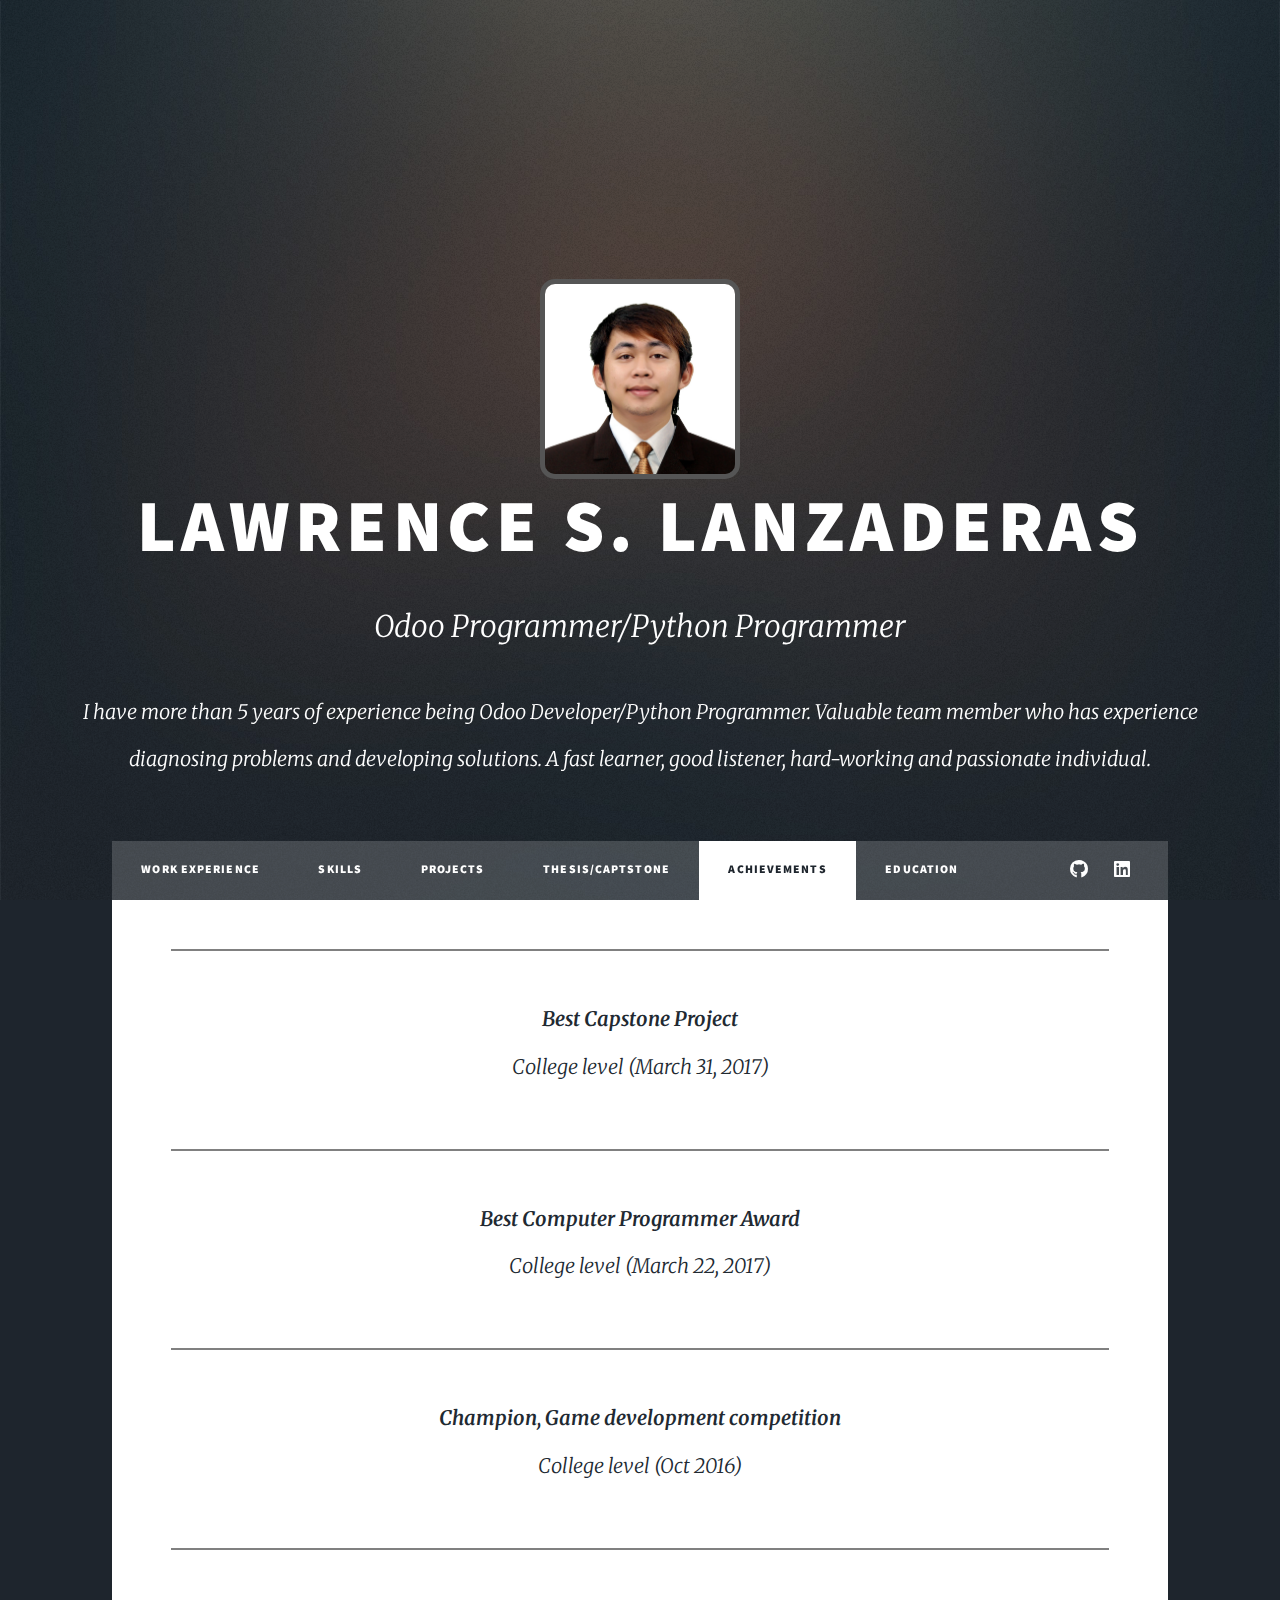
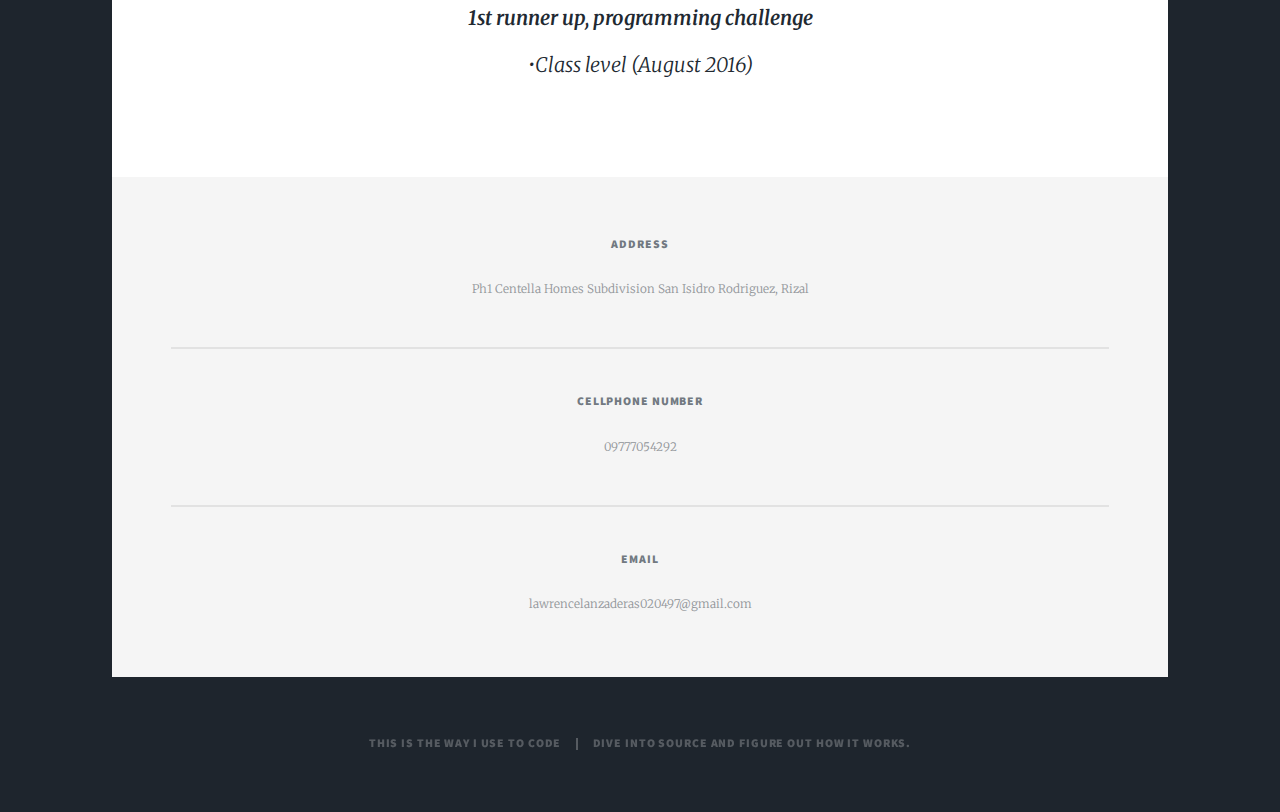
==== commit 7161ca4c: "[Upd] work experience" ====
--- a/achievements.html
+++ b/achievements.html
@@ -19,7 +19,7 @@
 				</div>
 				<h1>Lawrence S. Lanzaderas</h1>
 				<p style="font-size: 30px;">Odoo Programmer/Python Programmer</p>
-				<p style="font-size: 20px;">I have more than 3 years of experience being a Odoo Developer/Python Programmer.
+				<p style="font-size: 20px;">I have more than 5 years of experience being Odoo Developer/Python Programmer.
 					Valuable team member who has experience diagnosing problems and developing solutions. A fast learner, good listener, hard-working and passionate individual.</p>
 			</div>
 
